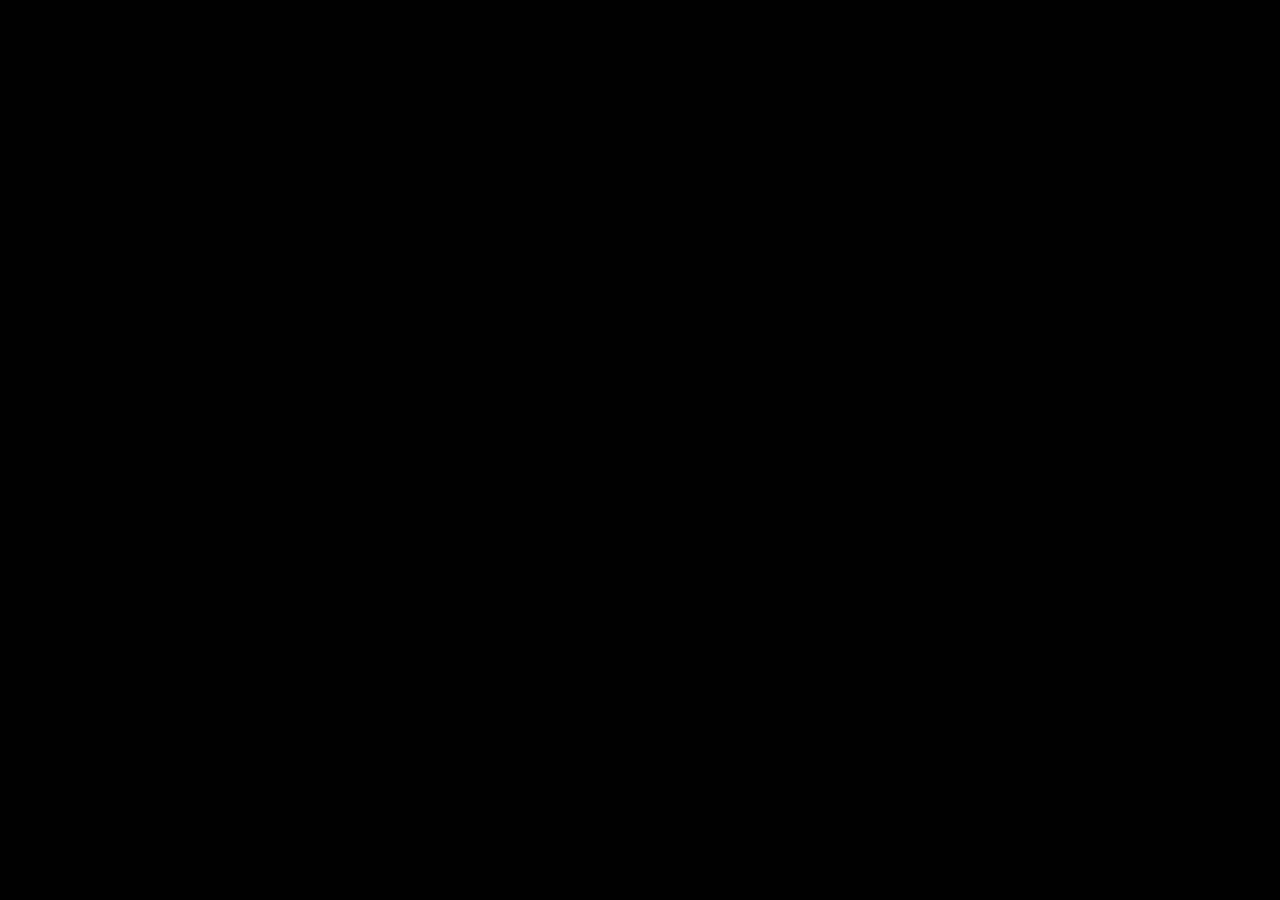
==== index.html @ c7718a0d "Refactor index.html by removing unused elements Removed title and brand elements, adjusted styles fo" ====
<!DOCTYPE html>
<html lang="en">
<head>
<meta charset="UTF-8">
<meta name="viewport" content="width=device-width, initial-scale=1.0, viewport-fit=cover">

<title></title>

<style>
* {
  box-sizing: border-box;
}

html,
body {
  margin: 0;
  padding: 0;
  width: 100%;
  height: 100%;
  overflow: hidden;
  background: #000;
}

body {
  width: 100vw;
  height: 100vh;
}

/* Background layer */
.video-background {
  position: fixed;
  inset: 0;
  width: 100%;
  height: 100%;
  object-fit: cover;
  object-position: center center;
  filter: blur(24px);
  transform: scale(1.08);
  opacity: 0.45;
}

/* Main video */
.video-main {
  position: fixed;
  inset: 0;
  width: 100%;
  height: 100%;
  object-fit: contain;
  object-position: center center;
}

/* Desktop and laptop */
@media (min-width: 1025px) {
  .video-main {
    object-fit: cover;
  }
}

/* Tablets */
@media (min-width: 601px) and (max-width: 1024px) {
  .video-main {
    object-fit: contain;
  }
}

/* Mobile */
@media (max-width: 600px) {
  .video-main {
    object-fit: contain;
  }

  .video-background {
    filter: blur(20px);
    transform: scale(1.06);
  }
}
</style>
</head>

<body>

<video
  class="video-background"
  autoplay
  muted
  loop
  playsinline
  preload="auto"
  aria-hidden="true"
>
  <source src="background.mp4" type="video/mp4">
</video>

<video
  class="video-main"
  autoplay
  muted
  loop
  playsinline
  preload="auto"
>
  <source src="background.mp4" type="video/mp4">
</video>

</body>
</html>
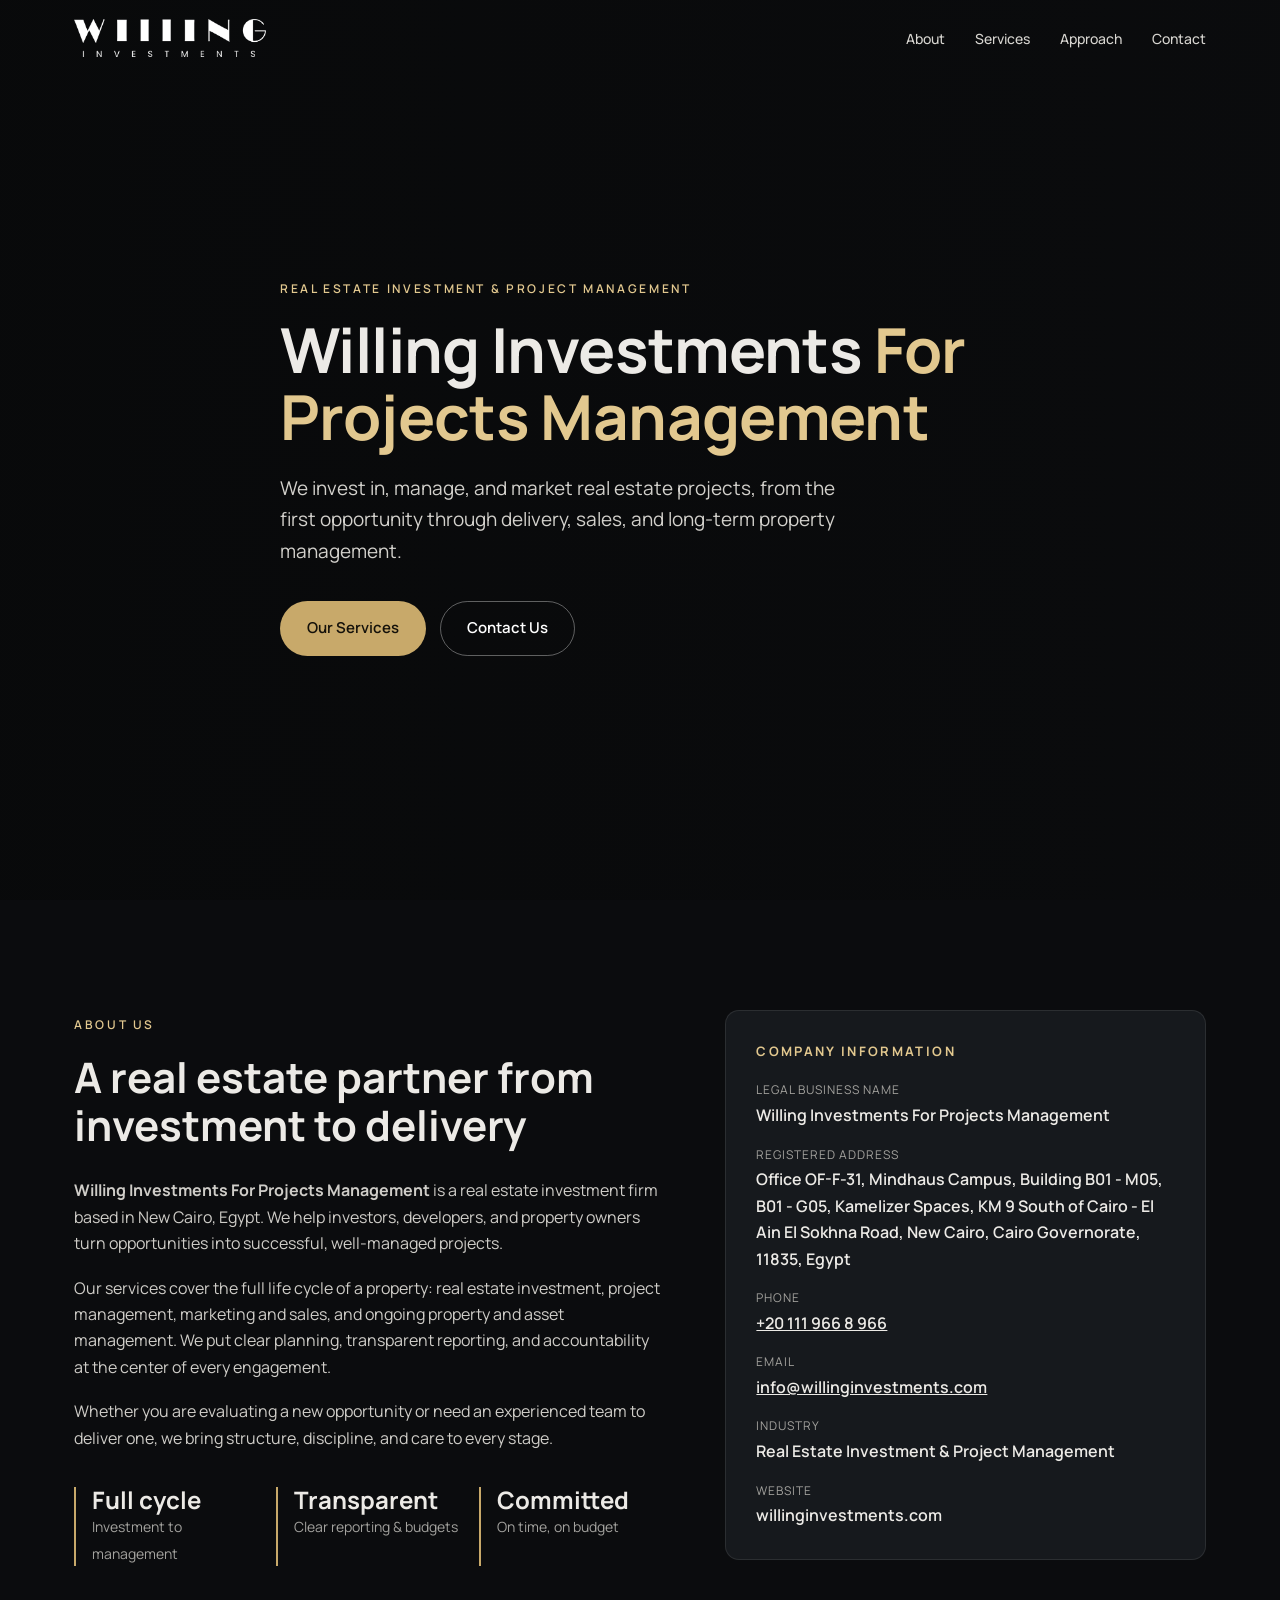
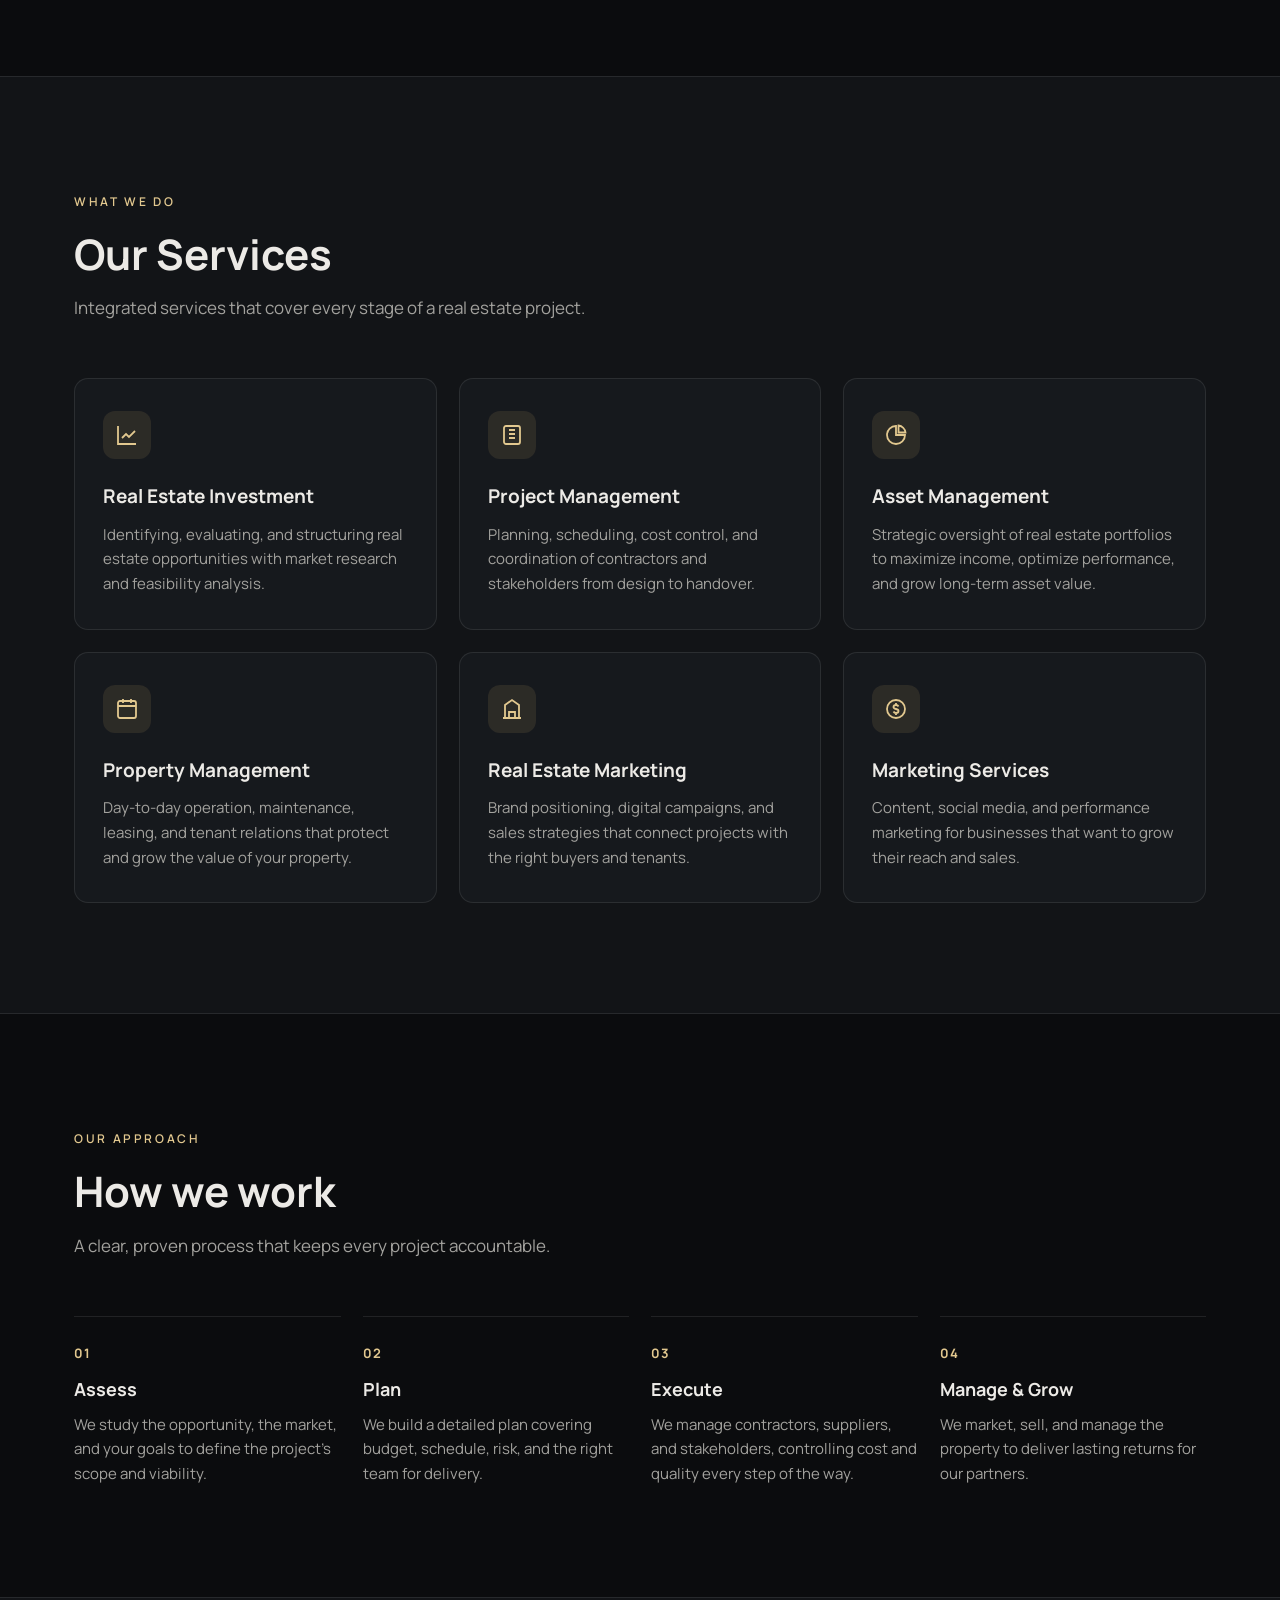
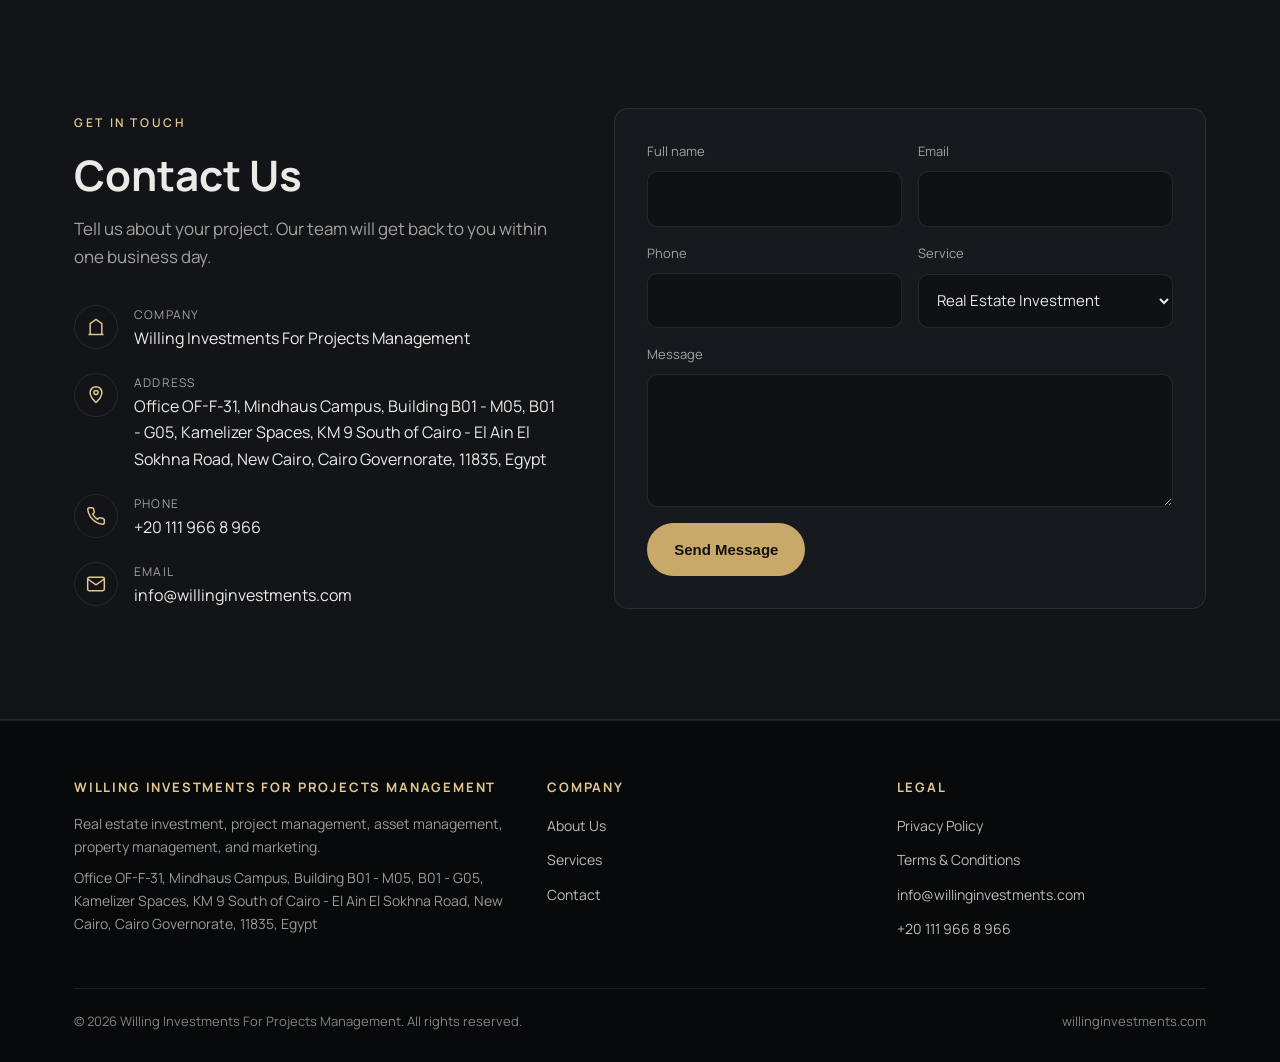
==== commit dd86ee76: "New website for Meta verification" ====
--- a/index.html
+++ b/index.html
@@ -3,104 +3,262 @@
 <head>
 <meta charset="UTF-8">
 <meta name="viewport" content="width=device-width, initial-scale=1.0, viewport-fit=cover">
-
-<title></title>
-
-<style>
-* {
-  box-sizing: border-box;
-}
-
-html,
-body {
-  margin: 0;
-  padding: 0;
-  width: 100%;
-  height: 100%;
-  overflow: hidden;
-  background: #000;
-}
-
-body {
-  width: 100vw;
-  height: 100vh;
-}
-
-/* Background layer */
-.video-background {
-  position: fixed;
-  inset: 0;
-  width: 100%;
-  height: 100%;
-  object-fit: cover;
-  object-position: center center;
-  filter: blur(24px);
-  transform: scale(1.08);
-  opacity: 0.45;
-}
-
-/* Main video */
-.video-main {
-  position: fixed;
-  inset: 0;
-  width: 100%;
-  height: 100%;
-  object-fit: contain;
-  object-position: center center;
-}
-
-/* Desktop and laptop */
-@media (min-width: 1025px) {
-  .video-main {
-    object-fit: cover;
+<title>Willing Investments For Projects Management | Real Estate Investment &amp; Project Management</title>
+<meta name="description" content="Willing Investments For Projects Management is a real estate investment firm in New Cairo, Egypt, offering project management, asset management, property management, and marketing services.">
+<meta name="theme-color" content="#0b0c0e">
+<link rel="icon" type="image/png" href="favicon.png">
+<link rel="apple-touch-icon" href="apple-touch-icon.png">
+<link rel="canonical" href="https://willinginvestments.com/">
+
+<meta property="og:type" content="website">
+<meta property="og:title" content="Willing Investments For Projects Management">
+<meta property="og:description" content="Real estate investment, project management, asset management, property management, and marketing services in New Cairo, Egypt.">
+<meta property="og:url" content="https://willinginvestments.com/">
+<meta property="og:site_name" content="Willing Investments For Projects Management">
+
+<link rel="preconnect" href="https://fonts.googleapis.com">
+<link rel="preconnect" href="https://fonts.gstatic.com" crossorigin>
+<link href="https://fonts.googleapis.com/css2?family=Manrope:wght@400;500;600;700&display=swap" rel="stylesheet">
+<link rel="stylesheet" href="style.css">
+
+<script type="application/ld+json">
+{
+  "@context": "https://schema.org",
+  "@type": "Organization",
+  "name": "Willing Investments For Projects Management",
+  "legalName": "Willing Investments For Projects Management",
+  "url": "https://willinginvestments.com/",
+  "email": "info@willinginvestments.com",
+  "telephone": "+201119668966",
+  "address": {
+    "@type": "PostalAddress",
+    "streetAddress": "Office OF-F-31, Mindhaus Campus, Building B01 - M05, B01 - G05, Kamelizer Spaces, KM 9 South of Cairo - El Ain El Sokhna Road",
+    "addressLocality": "New Cairo",
+    "addressRegion": "Cairo Governorate",
+    "postalCode": "11835",
+    "addressCountry": "EG"
   }
 }
-
-/* Tablets */
-@media (min-width: 601px) and (max-width: 1024px) {
-  .video-main {
-    object-fit: contain;
-  }
-}
-
-/* Mobile */
-@media (max-width: 600px) {
-  .video-main {
-    object-fit: contain;
-  }
-
-  .video-background {
-    filter: blur(20px);
-    transform: scale(1.06);
-  }
-}
-</style>
+</script>
 </head>
-
 <body>
 
-<video
-  class="video-background"
-  autoplay
-  muted
-  loop
-  playsinline
-  preload="auto"
-  aria-hidden="true"
->
-  <source src="background.mp4" type="video/mp4">
-</video>
-
-<video
-  class="video-main"
-  autoplay
-  muted
-  loop
-  playsinline
-  preload="auto"
->
-  <source src="background.mp4" type="video/mp4">
-</video>
-
+<header class="site-header" id="header">
+  <div class="container nav">
+    <a href="#home" class="brand" aria-label="Willing Investments For Projects Management">
+      <img src="logo.png" alt="Willing Investments For Projects Management logo" width="600" height="119">
+    </a>
+    <button class="nav-toggle" id="navToggle" aria-label="Open menu" aria-expanded="false">
+      <span></span><span></span><span></span>
+    </button>
+    <ul class="nav-links" id="navLinks">
+      <li><a href="#about">About</a></li>
+      <li><a href="#services">Services</a></li>
+      <li><a href="#process">Approach</a></li>
+      <li><a href="#contact">Contact</a></li>
+    </ul>
+  </div>
+</header>
+
+<main>
+  <!-- HERO -->
+  <section class="hero" id="home">
+    <video id="bg" autoplay muted loop playsinline webkit-playsinline preload="auto" aria-hidden="true">
+      <source src="background.mp4" type="video/mp4">
+    </video>
+    <div class="container">
+      <div class="hero-content">
+        <span class="eyebrow">Real Estate Investment &amp; Project Management</span>
+        <h1>Willing Investments <span>For Projects Management</span></h1>
+        <p>We invest in, manage, and market real estate projects, from the first opportunity through delivery, sales, and long-term property management.</p>
+        <div class="hero-actions">
+          <a href="#services" class="btn btn-primary">Our Services</a>
+          <a href="#contact" class="btn btn-ghost">Contact Us</a>
+        </div>
+      </div>
+    </div>
+  </section>
+
+  <!-- ABOUT -->
+  <section id="about">
+    <div class="container about-grid">
+      <div class="reveal">
+        <div class="section-head" style="margin-bottom:28px">
+          <span class="eyebrow">About Us</span>
+          <h2>A real estate partner from investment to delivery</h2>
+        </div>
+        <p><strong>Willing Investments For Projects Management</strong> is a real estate investment firm based in New Cairo, Egypt. We help investors, developers, and property owners turn opportunities into successful, well-managed projects.</p>
+        <p>Our services cover the full life cycle of a property: real estate investment, project management, marketing and sales, and ongoing property and asset management. We put clear planning, transparent reporting, and accountability at the center of every engagement.</p>
+        <p>Whether you are evaluating a new opportunity or need an experienced team to deliver one, we bring structure, discipline, and care to every stage.</p>
+        <div class="stats">
+          <div class="stat"><strong>Full cycle</strong><span>Investment to management</span></div>
+          <div class="stat"><strong>Transparent</strong><span>Clear reporting &amp; budgets</span></div>
+          <div class="stat"><strong>Committed</strong><span>On time, on budget</span></div>
+        </div>
+      </div>
+
+      <aside class="legal-card reveal" aria-label="Company information">
+        <h3>Company Information</h3>
+        <dl>
+          <div><dt>Legal Business Name</dt><dd>Willing Investments For Projects Management</dd></div>
+          <div><dt>Registered Address</dt><dd>Office OF-F-31, Mindhaus Campus, Building B01 - M05, B01 - G05, Kamelizer Spaces, KM 9 South of Cairo - El Ain El Sokhna Road, New Cairo, Cairo Governorate, 11835, Egypt</dd></div>
+          <div><dt>Phone</dt><dd><a href="tel:+201119668966">+20 111 966 8 966</a></dd></div>
+          <div><dt>Email</dt><dd><a href="mailto:info@willinginvestments.com">info@willinginvestments.com</a></dd></div>
+          <div><dt>Industry</dt><dd>Real Estate Investment &amp; Project Management</dd></div>
+          <div><dt>Website</dt><dd>willinginvestments.com</dd></div>
+        </dl>
+      </aside>
+    </div>
+  </section>
+
+  <!-- SERVICES -->
+  <section id="services" class="alt">
+    <div class="container">
+      <div class="section-head reveal">
+        <span class="eyebrow">What We Do</span>
+        <h2>Our Services</h2>
+        <p>Integrated services that cover every stage of a real estate project.</p>
+      </div>
+      <div class="services">
+        <article class="service reveal">
+          <div class="icon"><svg width="24" height="24" fill="none" stroke="currentColor" stroke-width="1.8" viewBox="0 0 24 24"><path d="M3 3v18h18"/><path d="m7 15 4-4 3 3 6-6"/></svg></div>
+          <h3>Real Estate Investment</h3>
+          <p>Identifying, evaluating, and structuring real estate opportunities with market research and feasibility analysis.</p>
+        </article>
+        <article class="service reveal">
+          <div class="icon"><svg width="24" height="24" fill="none" stroke="currentColor" stroke-width="1.8" viewBox="0 0 24 24"><path d="M9 11h6M9 15h6M9 7h6"/><rect x="4" y="3" width="16" height="18" rx="2"/></svg></div>
+          <h3>Project Management</h3>
+          <p>Planning, scheduling, cost control, and coordination of contractors and stakeholders from design to handover.</p>
+        </article>
+        <article class="service reveal">
+          <div class="icon"><svg width="24" height="24" fill="none" stroke="currentColor" stroke-width="1.8" viewBox="0 0 24 24"><path d="M21 12a9 9 0 1 1-9-9v9h9Z"/><path d="M14.5 2.5a8 8 0 0 1 7 7h-7v-7Z"/></svg></div>
+          <h3>Asset Management</h3>
+          <p>Strategic oversight of real estate portfolios to maximize income, optimize performance, and grow long-term asset value.</p>
+        </article>
+        <article class="service reveal">
+          <div class="icon"><svg width="24" height="24" fill="none" stroke="currentColor" stroke-width="1.8" viewBox="0 0 24 24"><rect x="3" y="4" width="18" height="17" rx="2"/><path d="M3 9h18M8 2v4M16 2v4"/></svg></div>
+          <h3>Property Management</h3>
+          <p>Day-to-day operation, maintenance, leasing, and tenant relations that protect and grow the value of your property.</p>
+        </article>
+        <article class="service reveal">
+          <div class="icon"><svg width="24" height="24" fill="none" stroke="currentColor" stroke-width="1.8" viewBox="0 0 24 24"><path d="M3 21h18M5 21V8l7-5 7 5v13"/><path d="M9 21v-6h6v6"/></svg></div>
+          <h3>Real Estate Marketing</h3>
+          <p>Brand positioning, digital campaigns, and sales strategies that connect projects with the right buyers and tenants.</p>
+        </article>
+        <article class="service reveal">
+          <div class="icon"><svg width="24" height="24" fill="none" stroke="currentColor" stroke-width="1.8" viewBox="0 0 24 24"><circle cx="12" cy="12" r="9"/><path d="M14.5 9.5c-.5-1-1.5-1.5-2.5-1.5-1.5 0-2.5.8-2.5 2s1 1.7 2.5 2 2.5.8 2.5 2-1 2-2.5 2c-1 0-2-.5-2.5-1.5M12 6v2M12 16v2"/></svg></div>
+          <h3>Marketing Services</h3>
+          <p>Content, social media, and performance marketing for businesses that want to grow their reach and sales.</p>
+        </article>
+      </div>
+    </div>
+  </section>
+
+  <!-- PROCESS -->
+  <section id="process">
+    <div class="container">
+      <div class="section-head reveal">
+        <span class="eyebrow">Our Approach</span>
+        <h2>How we work</h2>
+        <p>A clear, proven process that keeps every project accountable.</p>
+      </div>
+      <div class="process">
+        <div class="step reveal"><h3>Assess</h3><p>We study the opportunity, the market, and your goals to define the project's scope and viability.</p></div>
+        <div class="step reveal"><h3>Plan</h3><p>We build a detailed plan covering budget, schedule, risk, and the right team for delivery.</p></div>
+        <div class="step reveal"><h3>Execute</h3><p>We manage contractors, suppliers, and stakeholders, controlling cost and quality every step of the way.</p></div>
+        <div class="step reveal"><h3>Manage &amp; Grow</h3><p>We market, sell, and manage the property to deliver lasting returns for our partners.</p></div>
+      </div>
+    </div>
+  </section>
+
+  <!-- CONTACT -->
+  <section id="contact" class="alt">
+    <div class="container contact-grid">
+      <div class="reveal">
+        <div class="section-head" style="margin-bottom:34px">
+          <span class="eyebrow">Get In Touch</span>
+          <h2>Contact Us</h2>
+          <p>Tell us about your project. Our team will get back to you within one business day.</p>
+        </div>
+        <ul class="contact-list">
+          <li>
+            <span class="icon"><svg width="20" height="20" fill="none" stroke="currentColor" stroke-width="1.8" viewBox="0 0 24 24"><path d="M3 21h18M5 21V8l7-5 7 5v13"/></svg></span>
+            <div><small>Company</small>Willing Investments For Projects Management</div>
+          </li>
+          <li>
+            <span class="icon"><svg width="20" height="20" fill="none" stroke="currentColor" stroke-width="1.8" viewBox="0 0 24 24"><path d="M12 21s-7-6.2-7-12a7 7 0 0 1 14 0c0 5.8-7 12-7 12Z"/><circle cx="12" cy="9" r="2.5"/></svg></span>
+            <div><small>Address</small>Office OF-F-31, Mindhaus Campus, Building B01 - M05, B01 - G05, Kamelizer Spaces, KM 9 South of Cairo - El Ain El Sokhna Road, New Cairo, Cairo Governorate, 11835, Egypt</div>
+          </li>
+          <li>
+            <span class="icon"><svg width="20" height="20" fill="none" stroke="currentColor" stroke-width="1.8" viewBox="0 0 24 24"><path d="M22 16.9v3a2 2 0 0 1-2.2 2 19.8 19.8 0 0 1-8.6-3.1 19.5 19.5 0 0 1-6-6A19.8 19.8 0 0 1 2.1 4.2 2 2 0 0 1 4.1 2h3a2 2 0 0 1 2 1.7c.1 1 .4 1.9.7 2.8a2 2 0 0 1-.5 2.1L8 9.9a16 16 0 0 0 6 6l1.3-1.3a2 2 0 0 1 2.1-.4c.9.3 1.8.6 2.8.7a2 2 0 0 1 1.7 2Z"/></svg></span>
+            <div><small>Phone</small><a href="tel:+201119668966">+20 111 966 8 966</a></div>
+          </li>
+          <li>
+            <span class="icon"><svg width="20" height="20" fill="none" stroke="currentColor" stroke-width="1.8" viewBox="0 0 24 24"><rect x="2" y="4" width="20" height="16" rx="2"/><path d="m22 6-10 7L2 6"/></svg></span>
+            <div><small>Email</small><a href="mailto:info@willinginvestments.com">info@willinginvestments.com</a></div>
+          </li>
+        </ul>
+      </div>
+
+      <form class="reveal" id="contactForm">
+        <div class="row">
+          <label>Full name<input name="name" required autocomplete="name"></label>
+          <label>Email<input name="email" type="email" required autocomplete="email"></label>
+        </div>
+        <div class="row">
+          <label>Phone<input name="phone" type="tel" autocomplete="tel"></label>
+          <label>Service
+            <select name="service">
+              <option>Real Estate Investment</option>
+              <option>Project Management</option>
+              <option>Asset Management</option>
+              <option>Property Management</option>
+              <option>Real Estate Marketing</option>
+              <option>Marketing Services</option>
+              <option>Other</option>
+            </select>
+          </label>
+        </div>
+        <label>Message<textarea name="message" required></textarea></label>
+        <button class="btn btn-primary" type="submit" style="justify-self:start">Send Message</button>
+      </form>
+    </div>
+  </section>
+</main>
+
+<footer>
+  <div class="container">
+    <div class="footer-grid">
+      <div>
+        <h4>Willing Investments For Projects Management</h4>
+        <p>Real estate investment, project management, asset management, property management, and marketing.</p>
+        <p>Office OF-F-31, Mindhaus Campus, Building B01 - M05, B01 - G05, Kamelizer Spaces, KM 9 South of Cairo - El Ain El Sokhna Road, New Cairo, Cairo Governorate, 11835, Egypt</p>
+      </div>
+      <div>
+        <h4>Company</h4>
+        <ul>
+          <li><a href="index.html#about">About Us</a></li>
+          <li><a href="index.html#services">Services</a></li>
+          <li><a href="index.html#contact">Contact</a></li>
+        </ul>
+      </div>
+      <div>
+        <h4>Legal</h4>
+        <ul>
+          <li><a href="privacy-policy.html">Privacy Policy</a></li>
+          <li><a href="terms.html">Terms &amp; Conditions</a></li>
+          <li><a href="mailto:info@willinginvestments.com">info@willinginvestments.com</a></li>
+          <li><a href="tel:+201119668966">+20 111 966 8 966</a></li>
+        </ul>
+      </div>
+    </div>
+    <div class="copyright">
+      <span>© <span class="year">2026</span> Willing Investments For Projects Management. All rights reserved.</span>
+      <span>willinginvestments.com</span>
+    </div>
+  </div>
+</footer>
+
+<script src="main.js"></script>
 </body>
 </html>
--- a/style.css
+++ b/style.css
@@ -0,0 +1,201 @@
+:root{
+  --bg:#0b0c0e;
+  --bg-2:#121417;
+  --card:#16191d;
+  --line:rgba(255,255,255,.09);
+  --text:#eceae6;
+  --muted:#a3a29e;
+  --accent:#c8a96a;
+  --accent-2:#e2c88f;
+  --radius:14px;
+  --max:1180px;
+}
+*{box-sizing:border-box}
+html{scroll-behavior:smooth}
+body{
+  margin:0;background:var(--bg);color:var(--text);
+  font-family:"Manrope",system-ui,-apple-system,"Segoe UI",Roboto,sans-serif;
+  font-size:16px;line-height:1.65;-webkit-font-smoothing:antialiased;
+}
+img{max-width:100%;display:block}
+a{color:inherit}
+.container{max-width:var(--max);margin:0 auto;padding:0 24px}
+
+/* Header */
+.site-header{
+  position:fixed;inset:0 0 auto 0;z-index:50;
+  transition:background .3s,border-color .3s;
+  border-bottom:1px solid transparent;
+}
+.site-header.scrolled{background:rgba(11,12,14,.86);backdrop-filter:blur(12px);border-color:var(--line)}
+.nav{display:flex;align-items:center;justify-content:space-between;height:76px}
+.brand{display:flex;align-items:center;gap:12px;text-decoration:none}
+.brand img{height:44px;width:auto}
+.brand-text{font-weight:700;letter-spacing:.04em;font-size:15px;line-height:1.2}
+.brand-text small{display:block;font-weight:500;color:var(--muted);letter-spacing:.08em;font-size:11px;text-transform:uppercase}
+.nav-links{display:flex;gap:30px;list-style:none;margin:0;padding:0}
+.nav-links a{text-decoration:none;font-size:14px;font-weight:500;color:#d7d5d0;transition:color .2s}
+.nav-links a:hover{color:var(--accent-2)}
+.nav-toggle{display:none;background:none;border:0;color:var(--text);cursor:pointer;padding:8px}
+.nav-toggle span{display:block;width:24px;height:2px;background:currentColor;margin:5px 0;transition:.3s}
+
+/* Buttons */
+.btn{
+  display:inline-flex;align-items:center;gap:10px;
+  padding:14px 26px;border-radius:999px;font-weight:600;font-size:15px;
+  text-decoration:none;border:1px solid transparent;transition:.25s;cursor:pointer;
+}
+.btn-primary{background:var(--accent);color:#14110a}
+.btn-primary:hover{background:var(--accent-2)}
+.btn-ghost{border-color:rgba(255,255,255,.35);color:#fff}
+.btn-ghost:hover{border-color:#fff;background:rgba(255,255,255,.06)}
+
+/* Hero */
+.hero{position:relative;min-height:100vh;min-height:100dvh;display:flex;align-items:center;overflow:hidden}
+.hero video{position:absolute;inset:0;width:100%;height:100%;object-fit:cover;object-position:center}
+.hero::after{
+  content:"";position:absolute;inset:0;
+  background:linear-gradient(90deg,rgba(8,9,10,.88) 0%,rgba(8,9,10,.62) 45%,rgba(8,9,10,.25) 100%),
+             linear-gradient(0deg,rgba(11,12,14,1) 0%,rgba(11,12,14,0) 30%);
+}
+.hero-content{position:relative;z-index:2;padding-top:90px;padding-bottom:60px;max-width:720px}
+.eyebrow{
+  display:inline-block;font-size:12px;letter-spacing:.22em;text-transform:uppercase;
+  color:var(--accent-2);font-weight:600;margin-bottom:18px;
+}
+.hero h1{font-size:clamp(34px,5.4vw,62px);line-height:1.08;margin:0 0 22px;font-weight:700;letter-spacing:-.01em}
+.hero h1 span{color:var(--accent-2)}
+.hero p{font-size:clamp(16px,1.6vw,19px);color:#d3d1cc;max-width:580px;margin:0 0 34px}
+.hero-actions{display:flex;flex-wrap:wrap;gap:14px}
+
+/* Sections */
+section{padding:110px 0}
+.section-head{max-width:680px;margin-bottom:56px}
+.section-head h2{font-size:clamp(28px,3.4vw,42px);line-height:1.15;margin:0 0 16px;font-weight:700}
+.section-head p{color:var(--muted);margin:0;font-size:17px}
+.alt{background:var(--bg-2);border-top:1px solid var(--line);border-bottom:1px solid var(--line)}
+
+/* About */
+.about-grid{display:grid;grid-template-columns:1.1fr .9fr;gap:64px;align-items:start}
+.about-grid p{color:#cfcdc8;margin:0 0 18px}
+.legal-card{
+  background:var(--card);border:1px solid var(--line);border-radius:var(--radius);padding:30px;
+}
+.legal-card h3{margin:0 0 18px;font-size:13px;letter-spacing:.18em;text-transform:uppercase;color:var(--accent-2)}
+.legal-card dl{margin:0;display:grid;gap:16px}
+.legal-card dt{font-size:12px;color:var(--muted);text-transform:uppercase;letter-spacing:.08em}
+.legal-card dd{margin:2px 0 0;font-weight:600}
+.stats{display:grid;grid-template-columns:repeat(3,1fr);gap:20px;margin-top:36px}
+.stat{border-left:2px solid var(--accent);padding-left:16px}
+.stat strong{display:block;font-size:24px;line-height:1.1}
+.stat span{color:var(--muted);font-size:14px}
+
+/* Services */
+.services{display:grid;grid-template-columns:repeat(3,1fr);gap:22px}
+.service{
+  background:var(--card);border:1px solid var(--line);border-radius:var(--radius);
+  padding:32px 28px;transition:transform .3s,border-color .3s;
+}
+.service:hover{transform:translateY(-4px);border-color:rgba(200,169,106,.45)}
+.service .icon{
+  width:48px;height:48px;border-radius:12px;display:grid;place-items:center;
+  background:rgba(200,169,106,.12);color:var(--accent-2);margin-bottom:22px;
+}
+.service h3{margin:0 0 10px;font-size:19px}
+.service p{margin:0;color:var(--muted);font-size:15px}
+
+/* Process */
+.process{display:grid;grid-template-columns:repeat(4,1fr);gap:22px;counter-reset:step}
+.step{padding-top:22px;border-top:1px solid var(--line);position:relative}
+.step::before{
+  counter-increment:step;content:"0" counter(step);
+  font-size:13px;font-weight:700;color:var(--accent-2);letter-spacing:.1em;
+}
+.step h3{margin:10px 0 8px;font-size:18px}
+.step p{margin:0;color:var(--muted);font-size:15px}
+
+/* Contact */
+.contact-grid{display:grid;grid-template-columns:.9fr 1.1fr;gap:56px}
+.contact-list{list-style:none;padding:0;margin:0;display:grid;gap:22px}
+.contact-list li{display:flex;gap:16px;align-items:flex-start}
+.contact-list .icon{
+  flex:none;width:44px;height:44px;border-radius:50%;display:grid;place-items:center;
+  border:1px solid var(--line);color:var(--accent-2);
+}
+.contact-list small{display:block;color:var(--muted);font-size:12px;text-transform:uppercase;letter-spacing:.1em}
+.contact-list a{text-decoration:none}
+.contact-list a:hover{color:var(--accent-2)}
+form{background:var(--card);border:1px solid var(--line);border-radius:var(--radius);padding:32px;display:grid;gap:16px}
+.row{display:grid;grid-template-columns:1fr 1fr;gap:16px}
+label{font-size:13px;color:var(--muted);display:grid;gap:6px}
+input,textarea,select{
+  width:100%;background:#0f1114;border:1px solid var(--line);border-radius:10px;
+  padding:13px 14px;color:var(--text);font:inherit;font-size:15px;
+}
+input:focus,textarea:focus,select:focus{outline:none;border-color:var(--accent)}
+textarea{min-height:130px;resize:vertical}
+
+/* Footer */
+footer{border-top:1px solid var(--line);padding:56px 0 30px;background:#08090a}
+.footer-grid{display:grid;grid-template-columns:1.4fr 1fr 1fr;gap:40px}
+footer h4{margin:0 0 14px;font-size:13px;letter-spacing:.14em;text-transform:uppercase;color:var(--accent-2)}
+footer ul{list-style:none;margin:0;padding:0;display:grid;gap:8px}
+footer a{text-decoration:none;color:#bdbbb6;font-size:14px}
+footer a:hover{color:#fff}
+footer p{color:#9b9995;font-size:14px;margin:0 0 8px}
+.copyright{
+  margin-top:44px;padding-top:22px;border-top:1px solid var(--line);
+  display:flex;justify-content:space-between;flex-wrap:wrap;gap:10px;color:#85837f;font-size:13px;
+}
+
+/* Legal pages */
+.page-hero{padding:150px 0 50px;border-bottom:1px solid var(--line);background:var(--bg-2)}
+.page-hero h1{margin:0 0 8px;font-size:clamp(30px,4vw,46px)}
+.page-hero p{margin:0;color:var(--muted)}
+.legal{padding:60px 0 100px}
+.legal .container{max-width:860px}
+.legal h2{font-size:22px;margin:40px 0 12px}
+.legal p,.legal li{color:#cfcdc8}
+.legal ul{padding-left:22px}
+
+/* Reveal */
+.reveal{opacity:0;transform:translateY(24px);transition:opacity .8s ease,transform .8s ease}
+.reveal.in{opacity:1;transform:none}
+
+/* Responsive */
+@media (max-width:960px){
+  .about-grid,.contact-grid{grid-template-columns:1fr;gap:40px}
+  .services{grid-template-columns:1fr 1fr}
+  .process{grid-template-columns:1fr 1fr}
+  .footer-grid{grid-template-columns:1fr 1fr}
+}
+@media (max-width:760px){
+  .container{padding:0 16px}
+  section{padding:80px 0}
+  .nav-toggle{display:block}
+  .nav-links{
+    position:fixed;top:76px;left:0;right:0;flex-direction:column;gap:0;
+    background:rgba(11,12,14,.97);border-bottom:1px solid var(--line);
+    max-height:0;overflow:hidden;transition:max-height .35s;
+  }
+  .nav-links.open{max-height:360px}
+  .nav-links a{display:block;padding:16px;border-top:1px solid var(--line)}
+  .brand-text{font-size:13px}
+  .hero::after{background:linear-gradient(0deg,rgba(11,12,14,1) 0%,rgba(8,9,10,.6) 50%,rgba(8,9,10,.45) 100%)}
+  .services,.process,.row,.footer-grid,.stats{grid-template-columns:1fr}
+  form{padding:22px}
+}
+@media (prefers-reduced-motion:reduce){
+  .reveal{opacity:1;transform:none;transition:none}
+  html{scroll-behavior:auto}
+}
+
+/* Logo */
+.brand img{height:38px;width:auto}
+@media (max-width:760px){.brand img{height:30px}}
+
+/* Services: 5 cards, center the last row */
+.services{display:flex;flex-wrap:wrap;justify-content:center}
+.services .service{flex:0 1 calc((100% - 44px)/3)}
+@media (max-width:960px){.services .service{flex-basis:calc((100% - 22px)/2)}}
+@media (max-width:760px){.services .service{flex-basis:100%}}
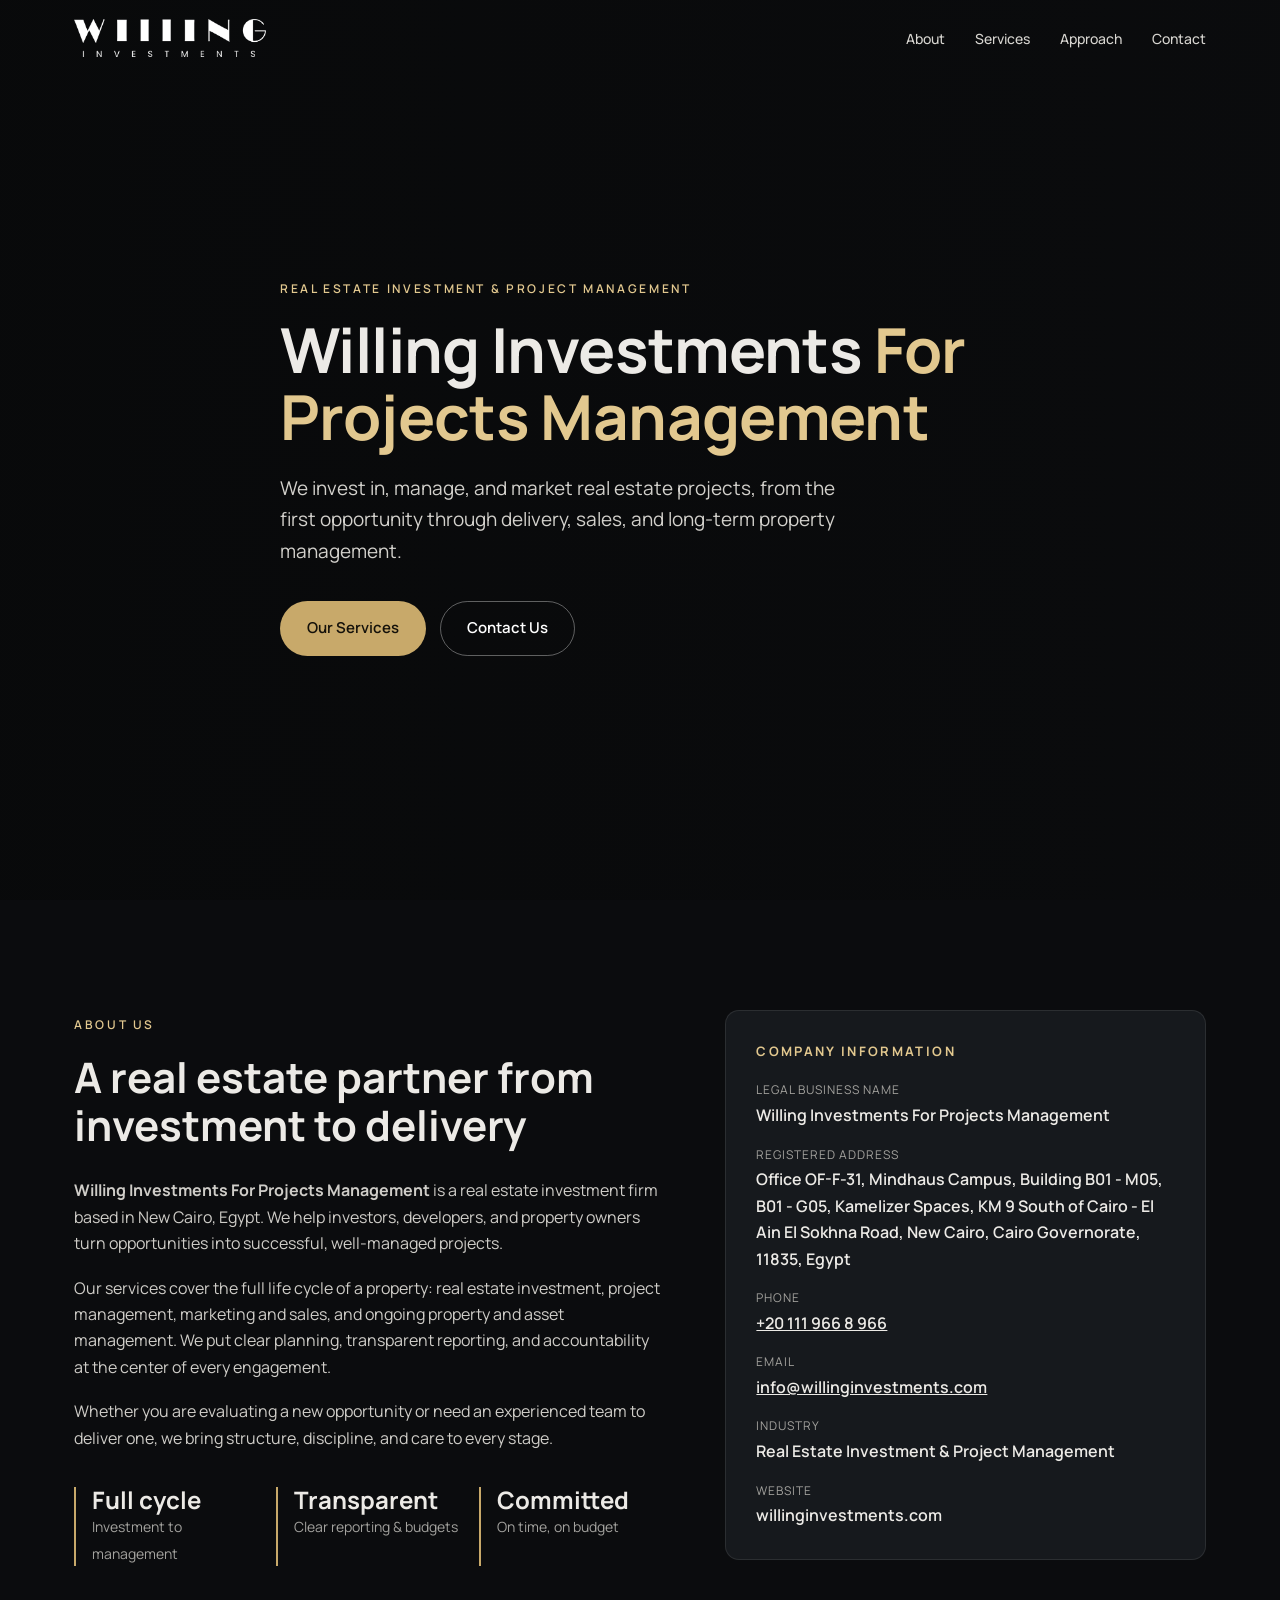
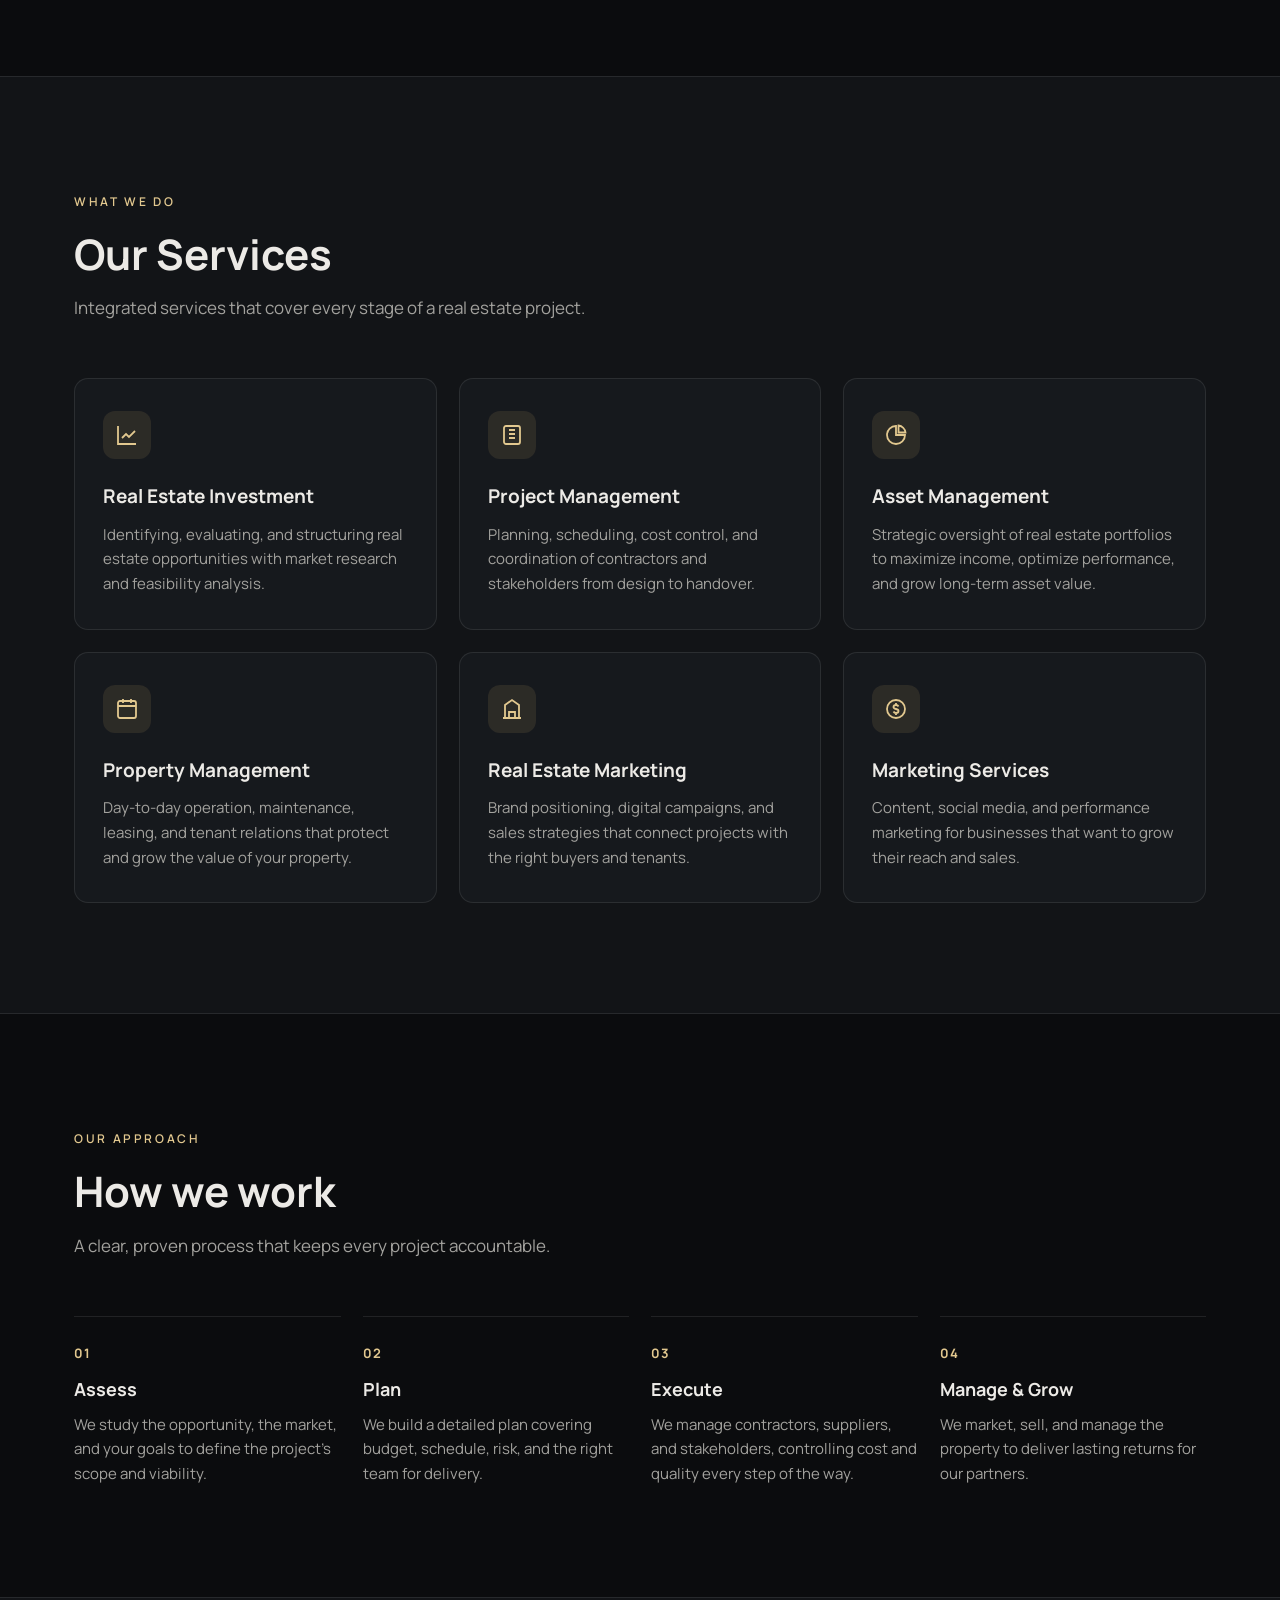
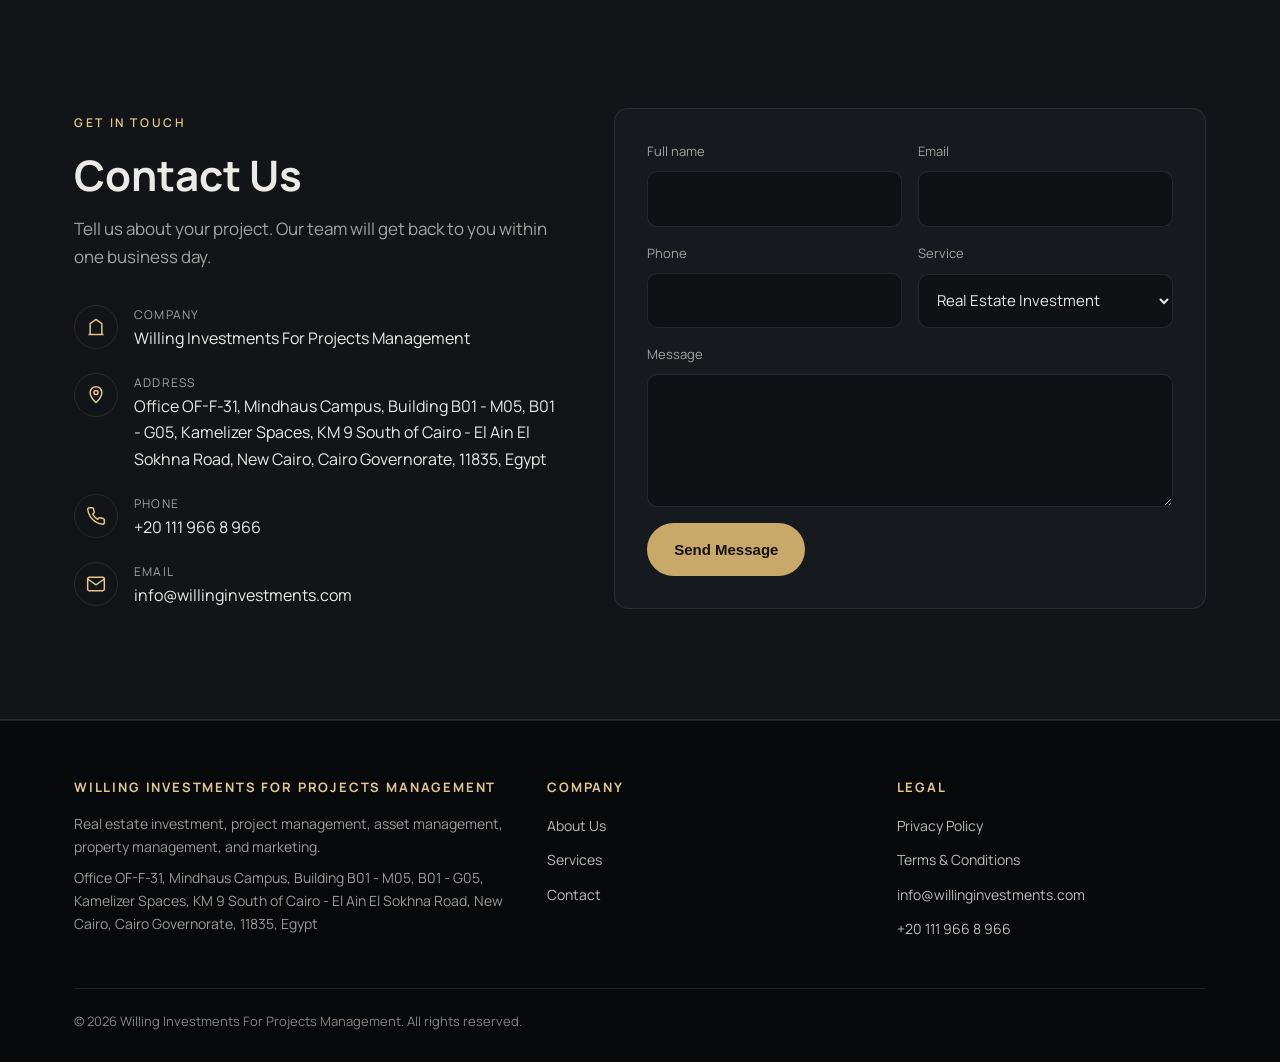
==== commit 34322ff1: "Remove website link from footer" ====
--- a/index.html
+++ b/index.html
@@ -254,7 +254,7 @@
     </div>
     <div class="copyright">
       <span>© <span class="year">2026</span> Willing Investments For Projects Management. All rights reserved.</span>
-      <span>willinginvestments.com</span>
+
     </div>
   </div>
 </footer>
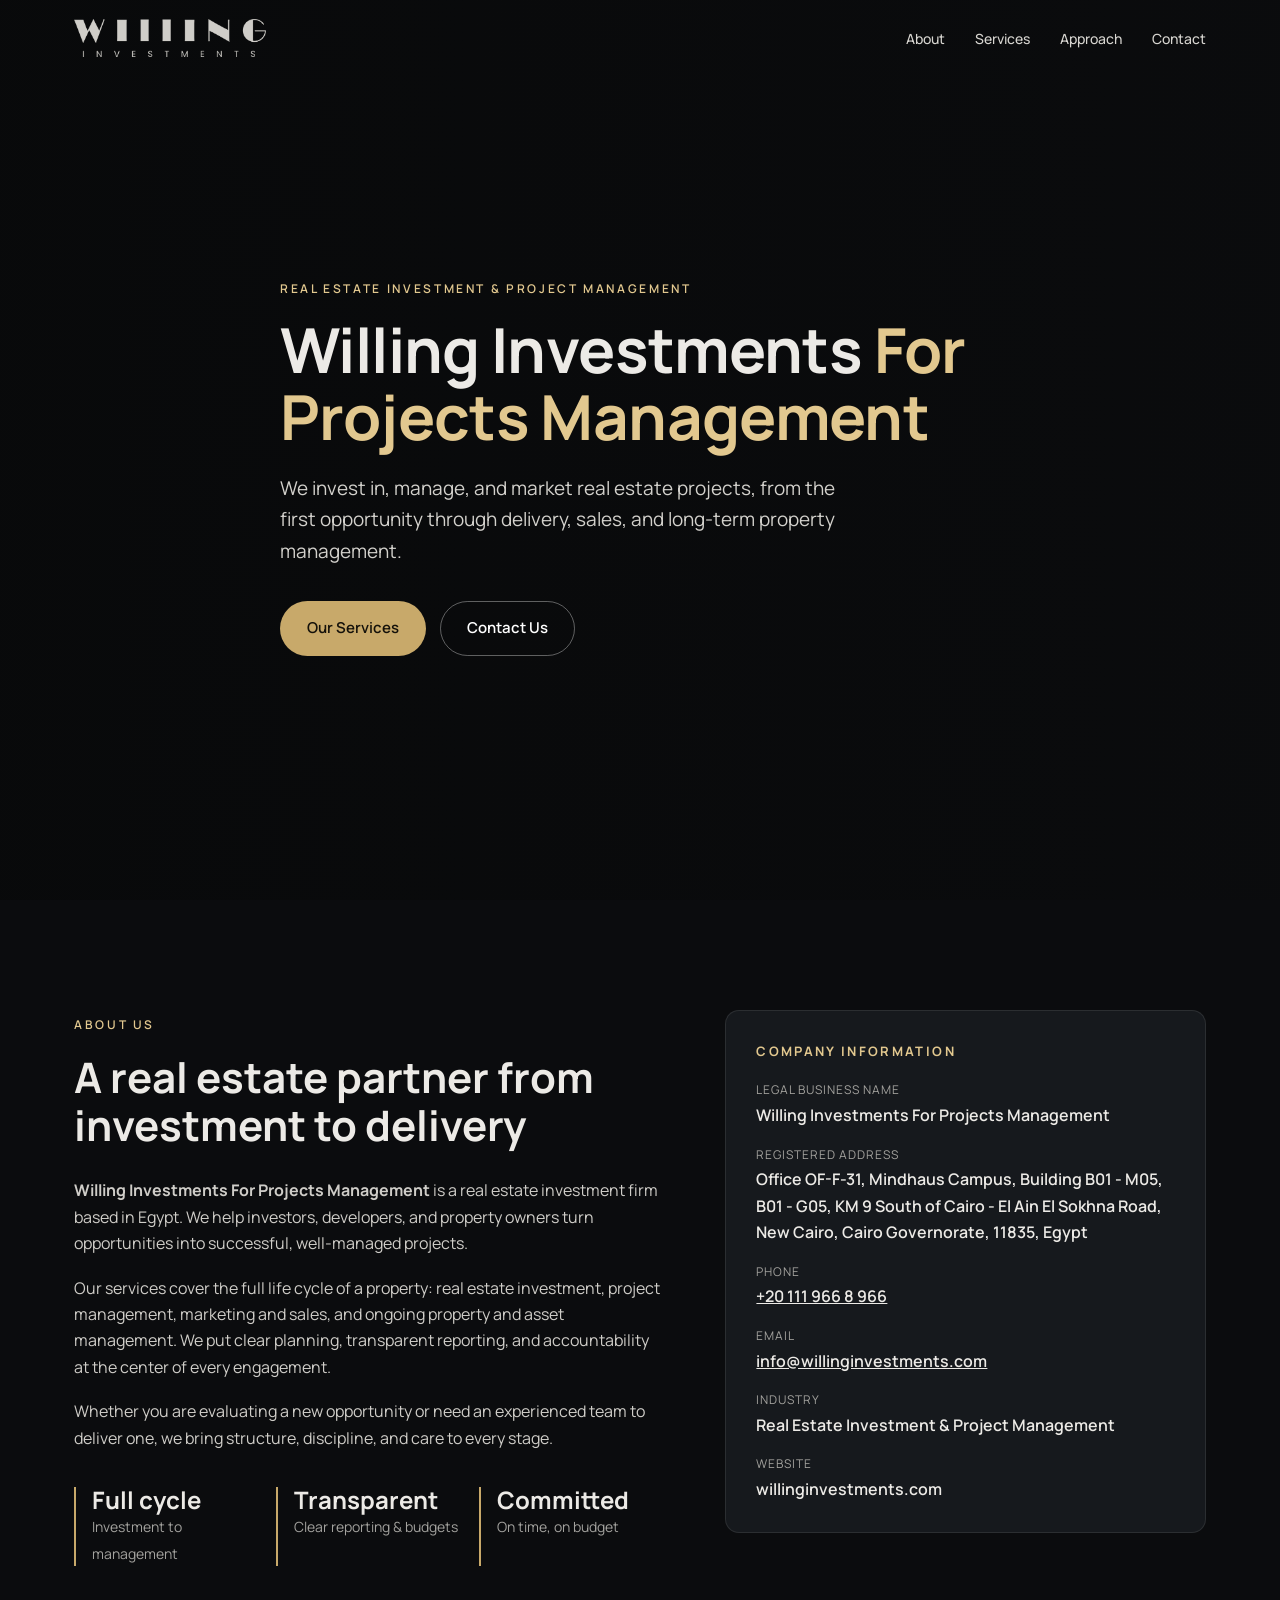
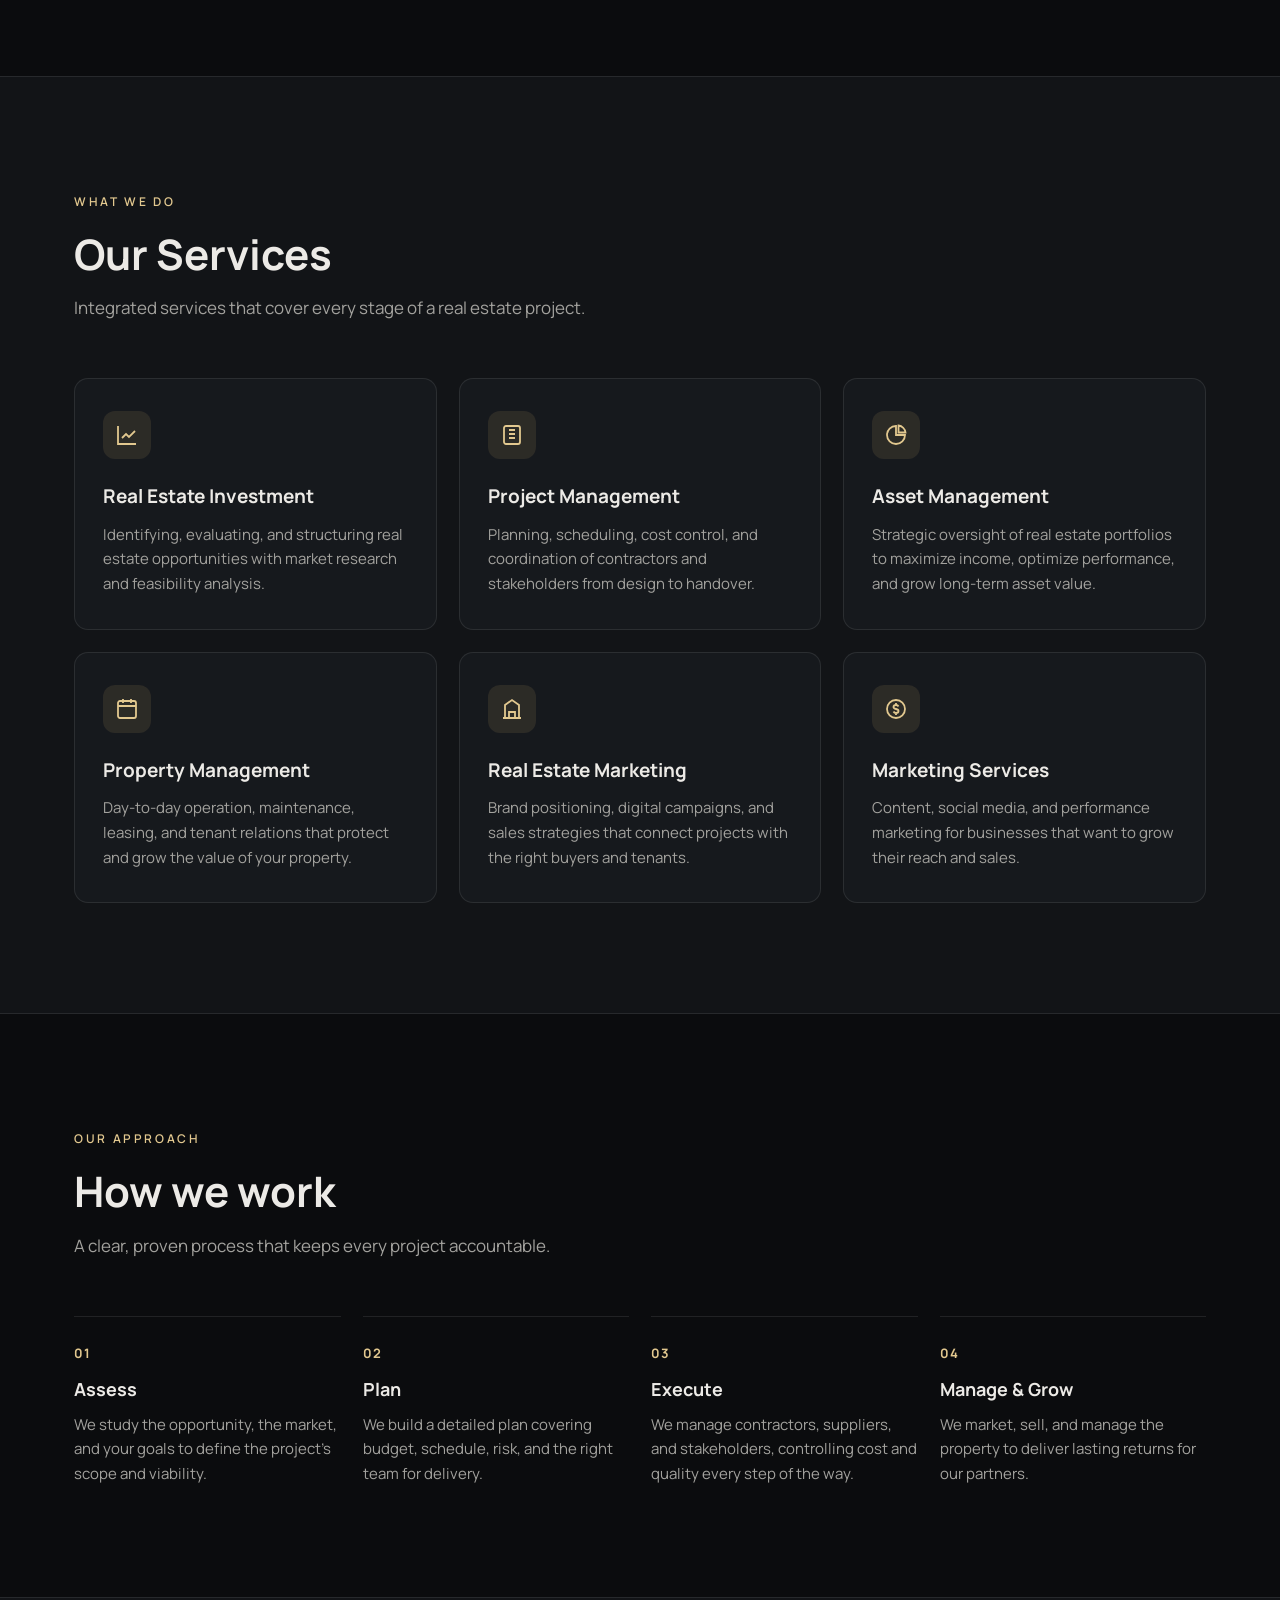
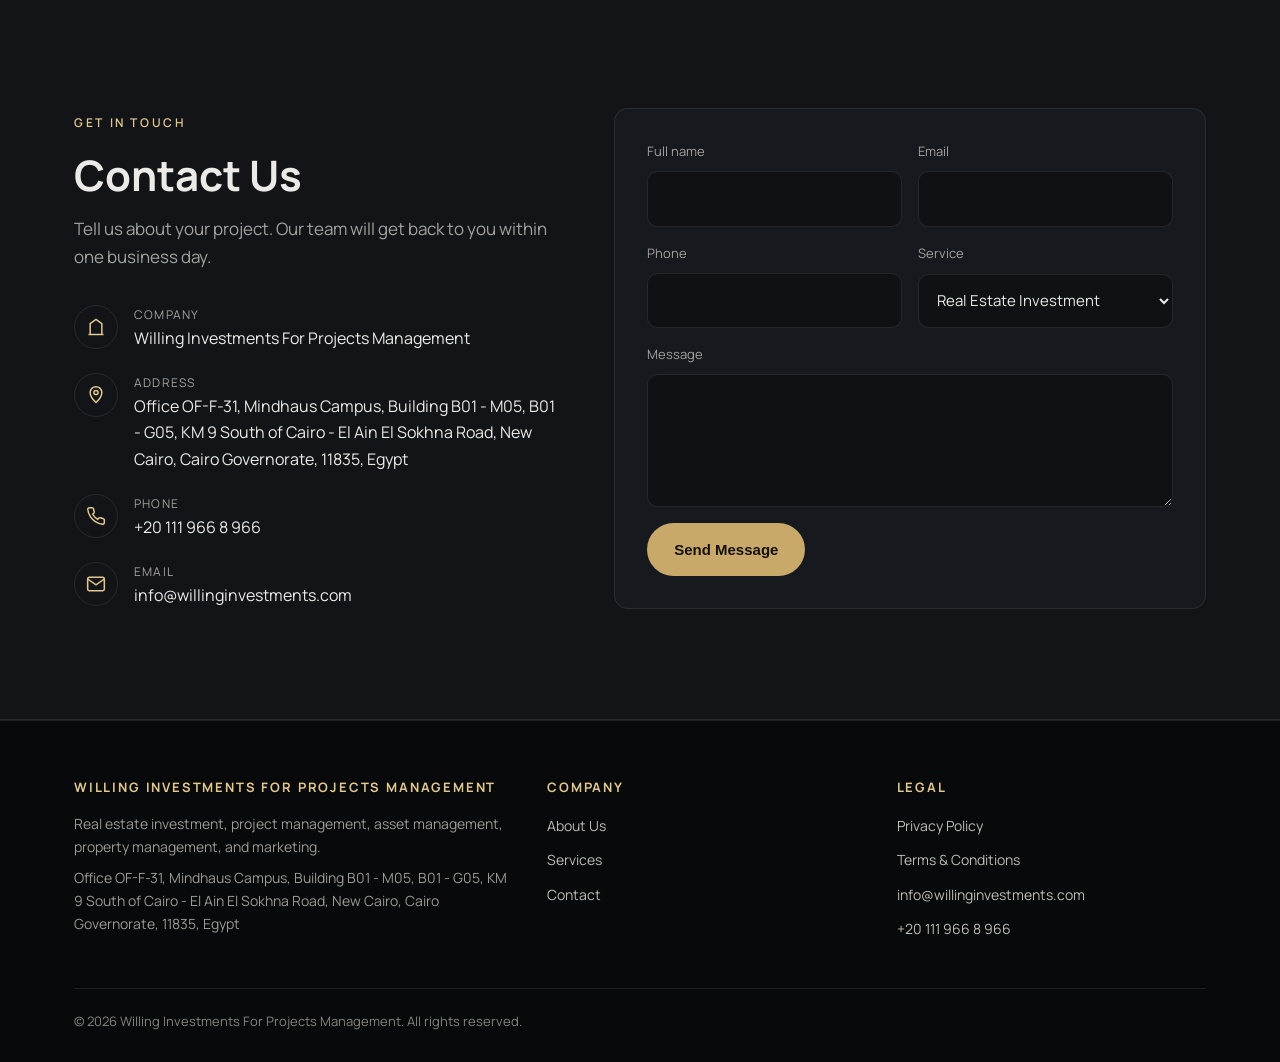
==== commit 4f459e06: "Add files via upload" ====
--- a/index.html
+++ b/index.html
@@ -3,18 +3,31 @@
 <head>
 <meta charset="UTF-8">
 <meta name="viewport" content="width=device-width, initial-scale=1.0, viewport-fit=cover">
-<title>Willing Investments For Projects Management | Real Estate Investment &amp; Project Management</title>
-<meta name="description" content="Willing Investments For Projects Management is a real estate investment firm in New Cairo, Egypt, offering project management, asset management, property management, and marketing services.">
+<title>Willing Investments For Projects Management | Real Estate Investment</title>
+<meta name="description" content="Willing Investments For Projects Management is a real estate investment firm in Egypt, offering project management, asset management, property management, and marketing services.">
+<meta name="keywords" content="Willing Investments, Willing Investments For Projects Management, real estate investment Egypt, project management Egypt, asset management Egypt, property management Egypt, real estate marketing Egypt">
+<meta name="robots" content="index, follow, max-image-preview:large">
+<meta name="author" content="Willing Investments For Projects Management">
 <meta name="theme-color" content="#0b0c0e">
 <link rel="icon" type="image/png" href="favicon.png">
 <link rel="apple-touch-icon" href="apple-touch-icon.png">
 <link rel="canonical" href="https://willinginvestments.com/">
 
 <meta property="og:type" content="website">
-<meta property="og:title" content="Willing Investments For Projects Management">
-<meta property="og:description" content="Real estate investment, project management, asset management, property management, and marketing services in New Cairo, Egypt.">
+<meta property="og:locale" content="en_US">
+<meta property="og:title" content="Willing Investments For Projects Management | Real Estate Investment">
+<meta property="og:description" content="Real estate investment, project management, asset management, property management, and marketing services in Egypt.">
 <meta property="og:url" content="https://willinginvestments.com/">
 <meta property="og:site_name" content="Willing Investments For Projects Management">
+<meta property="og:image" content="https://willinginvestments.com/og-image.jpg">
+<meta property="og:image:width" content="1200">
+<meta property="og:image:height" content="630">
+<meta property="og:image:alt" content="Willing Investments For Projects Management logo">
+
+<meta name="twitter:card" content="summary_large_image">
+<meta name="twitter:title" content="Willing Investments For Projects Management">
+<meta name="twitter:description" content="Real estate investment, project management, asset management, property management, and marketing services in Egypt.">
+<meta name="twitter:image" content="https://willinginvestments.com/og-image.jpg">
 
 <link rel="preconnect" href="https://fonts.googleapis.com">
 <link rel="preconnect" href="https://fonts.gstatic.com" crossorigin>
@@ -24,20 +37,47 @@
 <script type="application/ld+json">
 {
   "@context": "https://schema.org",
-  "@type": "Organization",
-  "name": "Willing Investments For Projects Management",
-  "legalName": "Willing Investments For Projects Management",
-  "url": "https://willinginvestments.com/",
-  "email": "info@willinginvestments.com",
-  "telephone": "+201119668966",
-  "address": {
-    "@type": "PostalAddress",
-    "streetAddress": "Office OF-F-31, Mindhaus Campus, Building B01 - M05, B01 - G05, Kamelizer Spaces, KM 9 South of Cairo - El Ain El Sokhna Road",
-    "addressLocality": "New Cairo",
-    "addressRegion": "Cairo Governorate",
-    "postalCode": "11835",
-    "addressCountry": "EG"
-  }
+  "@graph": [
+    {
+      "@type": ["Organization", "RealEstateAgent"],
+      "@id": "https://willinginvestments.com/#organization",
+      "name": "Willing Investments For Projects Management",
+      "legalName": "Willing Investments For Projects Management",
+      "alternateName": "Willing Investments",
+      "url": "https://willinginvestments.com/",
+      "logo": "https://willinginvestments.com/logo.png",
+      "image": "https://willinginvestments.com/og-image.jpg",
+      "description": "Real estate investment firm in Egypt, offering project management, asset management, property management, and marketing services.",
+      "email": "info@willinginvestments.com",
+      "telephone": "+201119668966",
+      "address": {
+        "@type": "PostalAddress",
+        "streetAddress": "Office OF-F-31, Mindhaus Campus, Building B01 - M05, B01 - G05, KM 9 South of Cairo - El Ain El Sokhna Road",
+        "addressLocality": "New Cairo",
+        "addressRegion": "Cairo Governorate",
+        "postalCode": "11835",
+        "addressCountry": "EG"
+      },
+      "areaServed": "Egypt",
+      "knowsAbout": ["Real Estate Investment", "Project Management", "Asset Management", "Property Management", "Real Estate Marketing", "Marketing Services"],
+      "contactPoint": {
+        "@type": "ContactPoint",
+        "telephone": "+201119668966",
+        "email": "info@willinginvestments.com",
+        "contactType": "customer service",
+        "availableLanguage": ["English", "Arabic"]
+      }
+    },
+    {
+      "@type": "WebSite",
+      "@id": "https://willinginvestments.com/#website",
+      "url": "https://willinginvestments.com/",
+      "name": "Willing Investments For Projects Management",
+      "alternateName": "Willing Investments",
+      "publisher": { "@id": "https://willinginvestments.com/#organization" },
+      "inLanguage": "en"
+    }
+  ]
 }
 </script>
 </head>
@@ -63,7 +103,7 @@
 <main>
   <!-- HERO -->
   <section class="hero" id="home">
-    <video id="bg" autoplay muted loop playsinline webkit-playsinline preload="auto" aria-hidden="true">
+    <video id="bg" title="Willing Investments background video" autoplay muted loop playsinline webkit-playsinline preload="auto" aria-hidden="true">
       <source src="background.mp4" type="video/mp4">
     </video>
     <div class="container">
@@ -87,7 +127,7 @@
           <span class="eyebrow">About Us</span>
           <h2>A real estate partner from investment to delivery</h2>
         </div>
-        <p><strong>Willing Investments For Projects Management</strong> is a real estate investment firm based in New Cairo, Egypt. We help investors, developers, and property owners turn opportunities into successful, well-managed projects.</p>
+        <p><strong>Willing Investments For Projects Management</strong> is a real estate investment firm based in Egypt. We help investors, developers, and property owners turn opportunities into successful, well-managed projects.</p>
         <p>Our services cover the full life cycle of a property: real estate investment, project management, marketing and sales, and ongoing property and asset management. We put clear planning, transparent reporting, and accountability at the center of every engagement.</p>
         <p>Whether you are evaluating a new opportunity or need an experienced team to deliver one, we bring structure, discipline, and care to every stage.</p>
         <div class="stats">
@@ -101,7 +141,7 @@
         <h3>Company Information</h3>
         <dl>
           <div><dt>Legal Business Name</dt><dd>Willing Investments For Projects Management</dd></div>
-          <div><dt>Registered Address</dt><dd>Office OF-F-31, Mindhaus Campus, Building B01 - M05, B01 - G05, Kamelizer Spaces, KM 9 South of Cairo - El Ain El Sokhna Road, New Cairo, Cairo Governorate, 11835, Egypt</dd></div>
+          <div><dt>Registered Address</dt><dd>Office OF-F-31, Mindhaus Campus, Building B01 - M05, B01 - G05, KM 9 South of Cairo - El Ain El Sokhna Road, New Cairo, Cairo Governorate, 11835, Egypt</dd></div>
           <div><dt>Phone</dt><dd><a href="tel:+201119668966">+20 111 966 8 966</a></dd></div>
           <div><dt>Email</dt><dd><a href="mailto:info@willinginvestments.com">info@willinginvestments.com</a></dd></div>
           <div><dt>Industry</dt><dd>Real Estate Investment &amp; Project Management</dd></div>
@@ -187,7 +227,7 @@
           </li>
           <li>
             <span class="icon"><svg width="20" height="20" fill="none" stroke="currentColor" stroke-width="1.8" viewBox="0 0 24 24"><path d="M12 21s-7-6.2-7-12a7 7 0 0 1 14 0c0 5.8-7 12-7 12Z"/><circle cx="12" cy="9" r="2.5"/></svg></span>
-            <div><small>Address</small>Office OF-F-31, Mindhaus Campus, Building B01 - M05, B01 - G05, Kamelizer Spaces, KM 9 South of Cairo - El Ain El Sokhna Road, New Cairo, Cairo Governorate, 11835, Egypt</div>
+            <div><small>Address</small>Office OF-F-31, Mindhaus Campus, Building B01 - M05, B01 - G05, KM 9 South of Cairo - El Ain El Sokhna Road, New Cairo, Cairo Governorate, 11835, Egypt</div>
           </li>
           <li>
             <span class="icon"><svg width="20" height="20" fill="none" stroke="currentColor" stroke-width="1.8" viewBox="0 0 24 24"><path d="M22 16.9v3a2 2 0 0 1-2.2 2 19.8 19.8 0 0 1-8.6-3.1 19.5 19.5 0 0 1-6-6A19.8 19.8 0 0 1 2.1 4.2 2 2 0 0 1 4.1 2h3a2 2 0 0 1 2 1.7c.1 1 .4 1.9.7 2.8a2 2 0 0 1-.5 2.1L8 9.9a16 16 0 0 0 6 6l1.3-1.3a2 2 0 0 1 2.1-.4c.9.3 1.8.6 2.8.7a2 2 0 0 1 1.7 2Z"/></svg></span>
@@ -232,7 +272,7 @@
       <div>
         <h4>Willing Investments For Projects Management</h4>
         <p>Real estate investment, project management, asset management, property management, and marketing.</p>
-        <p>Office OF-F-31, Mindhaus Campus, Building B01 - M05, B01 - G05, Kamelizer Spaces, KM 9 South of Cairo - El Ain El Sokhna Road, New Cairo, Cairo Governorate, 11835, Egypt</p>
+        <p>Office OF-F-31, Mindhaus Campus, Building B01 - M05, B01 - G05, KM 9 South of Cairo - El Ain El Sokhna Road, New Cairo, Cairo Governorate, 11835, Egypt</p>
       </div>
       <div>
         <h4>Company</h4>
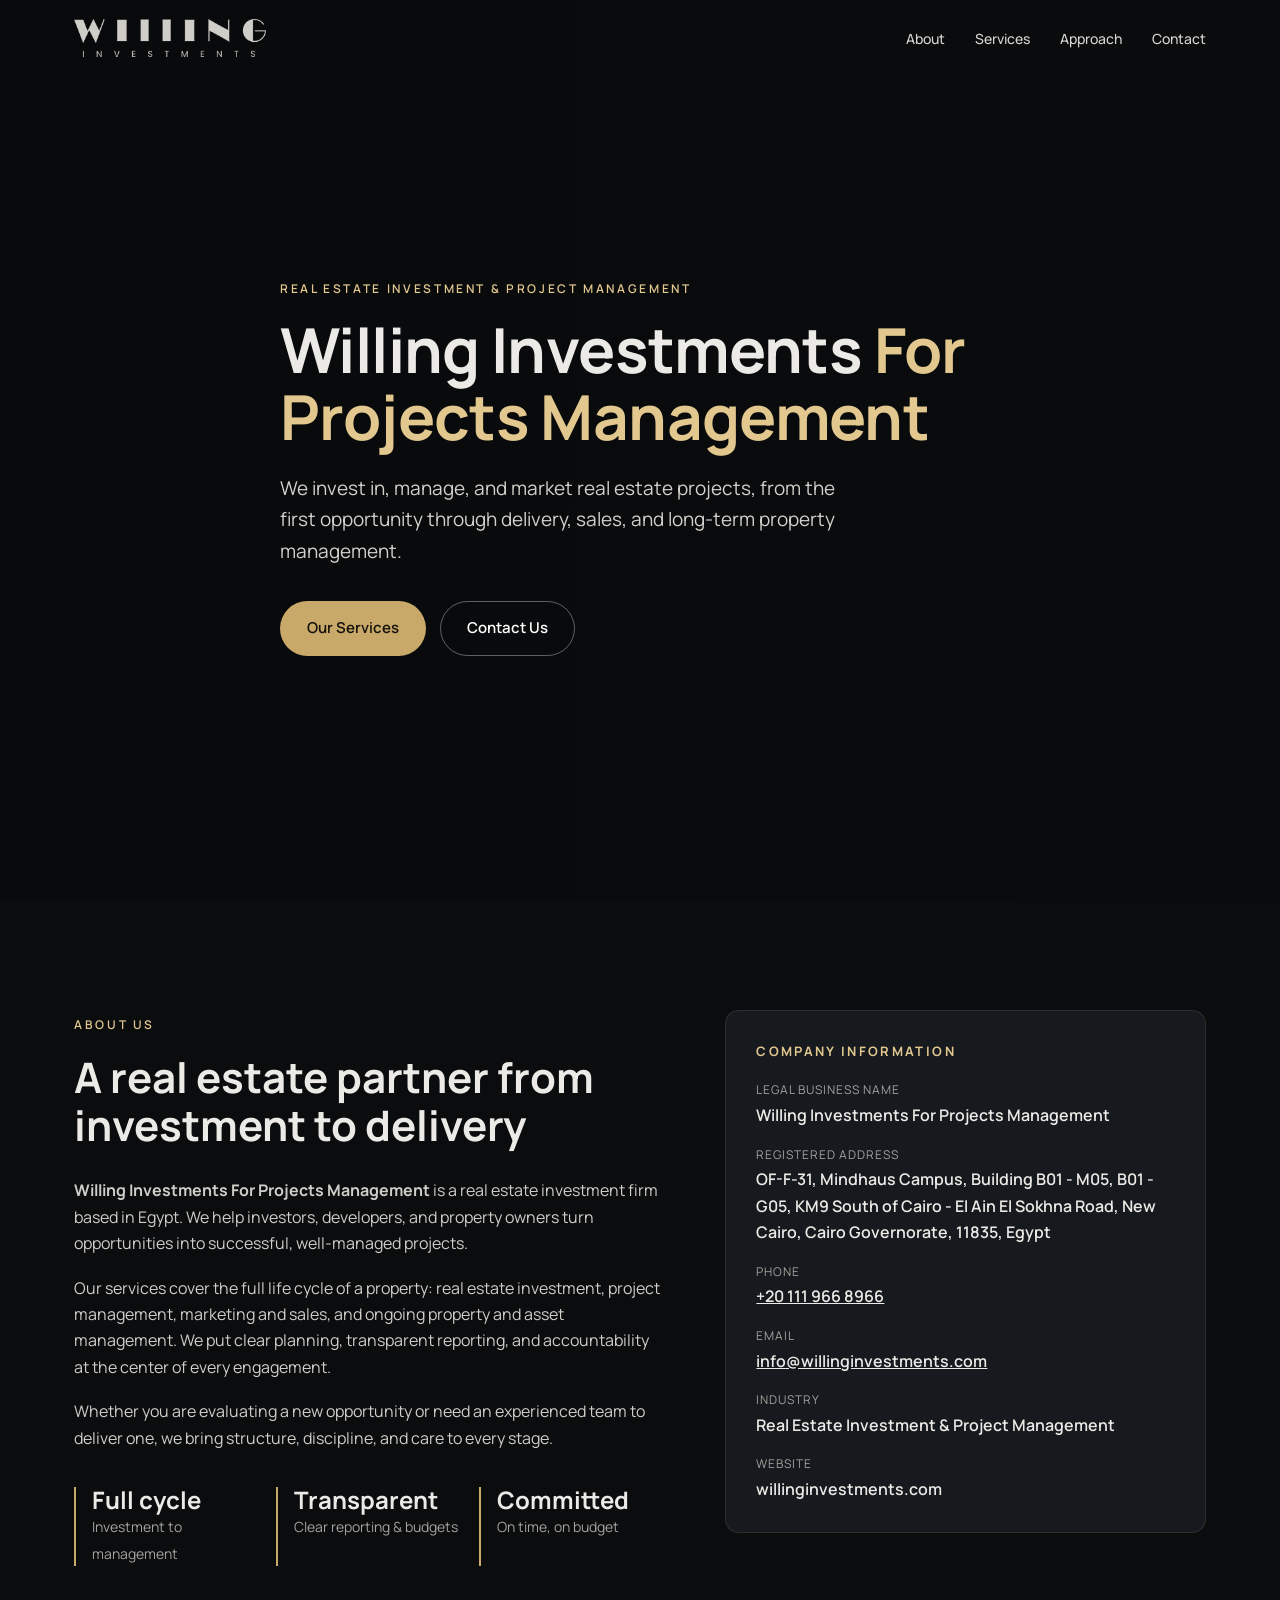
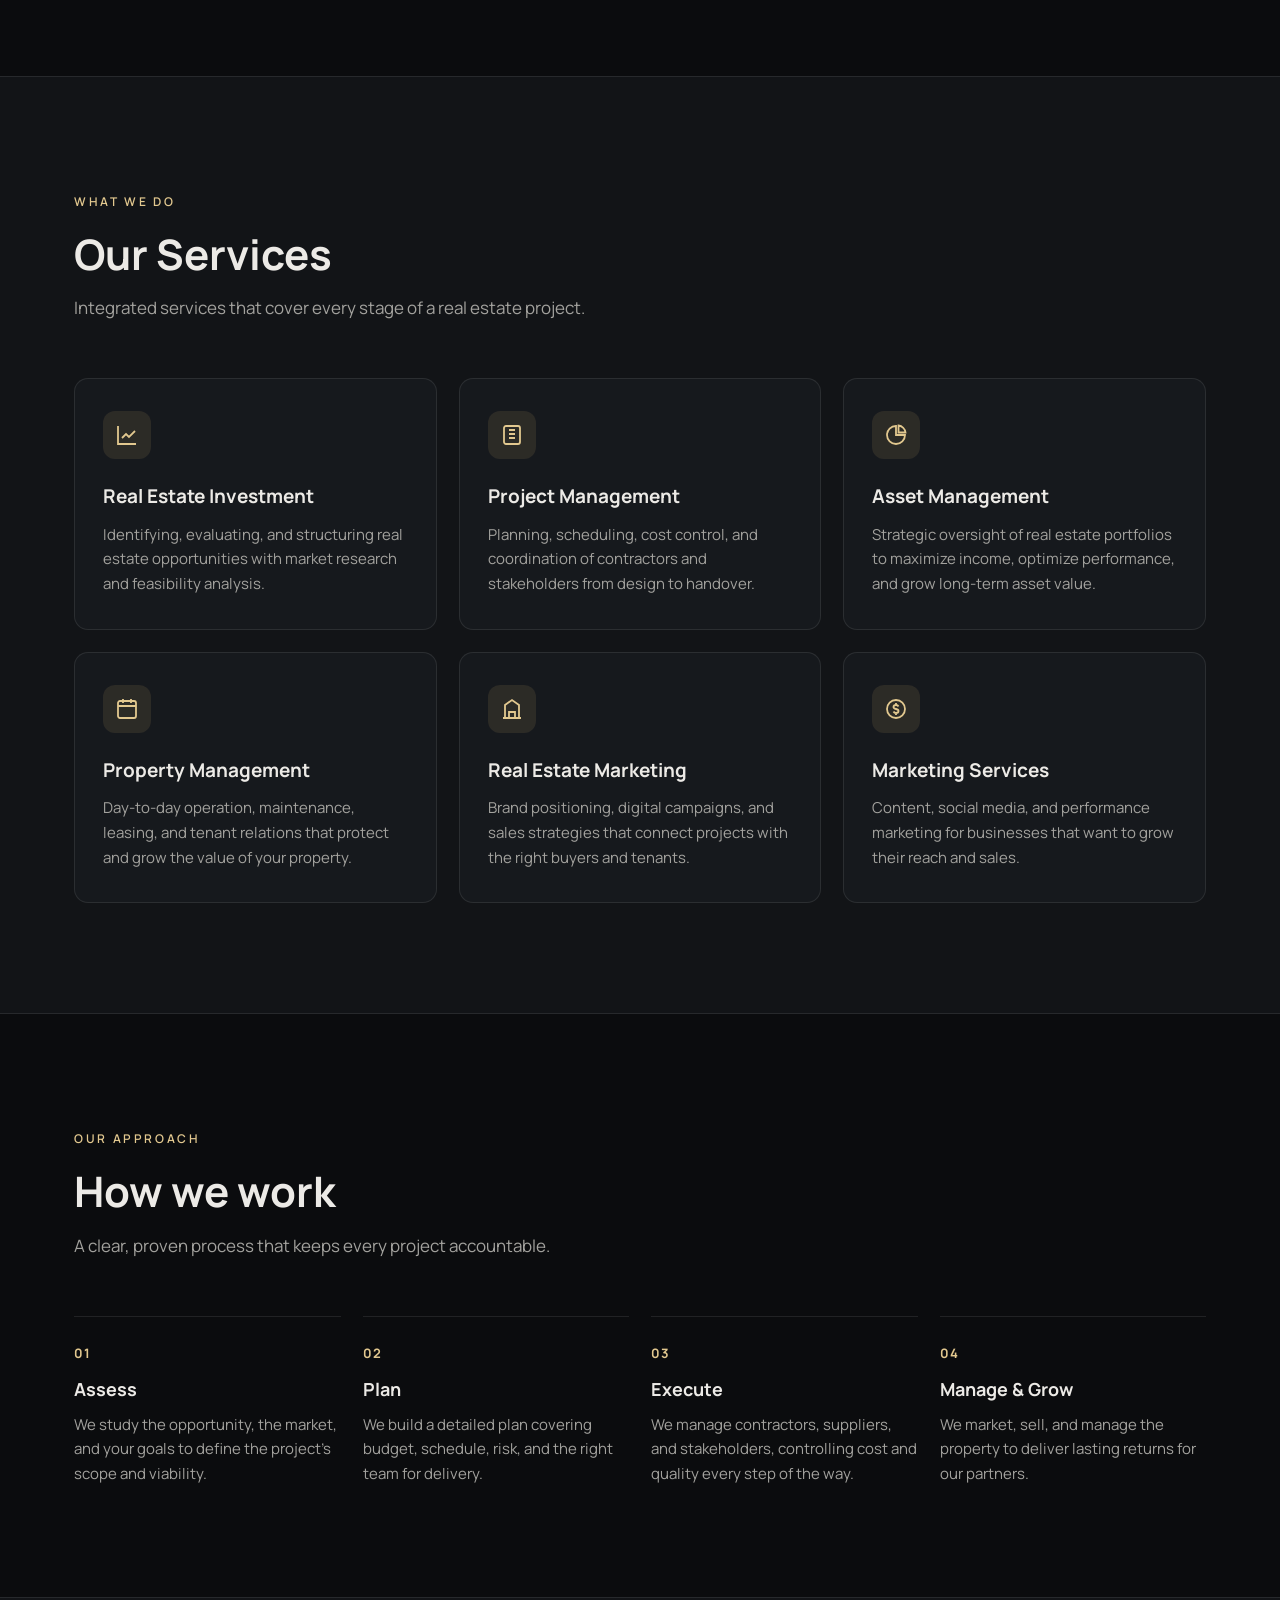
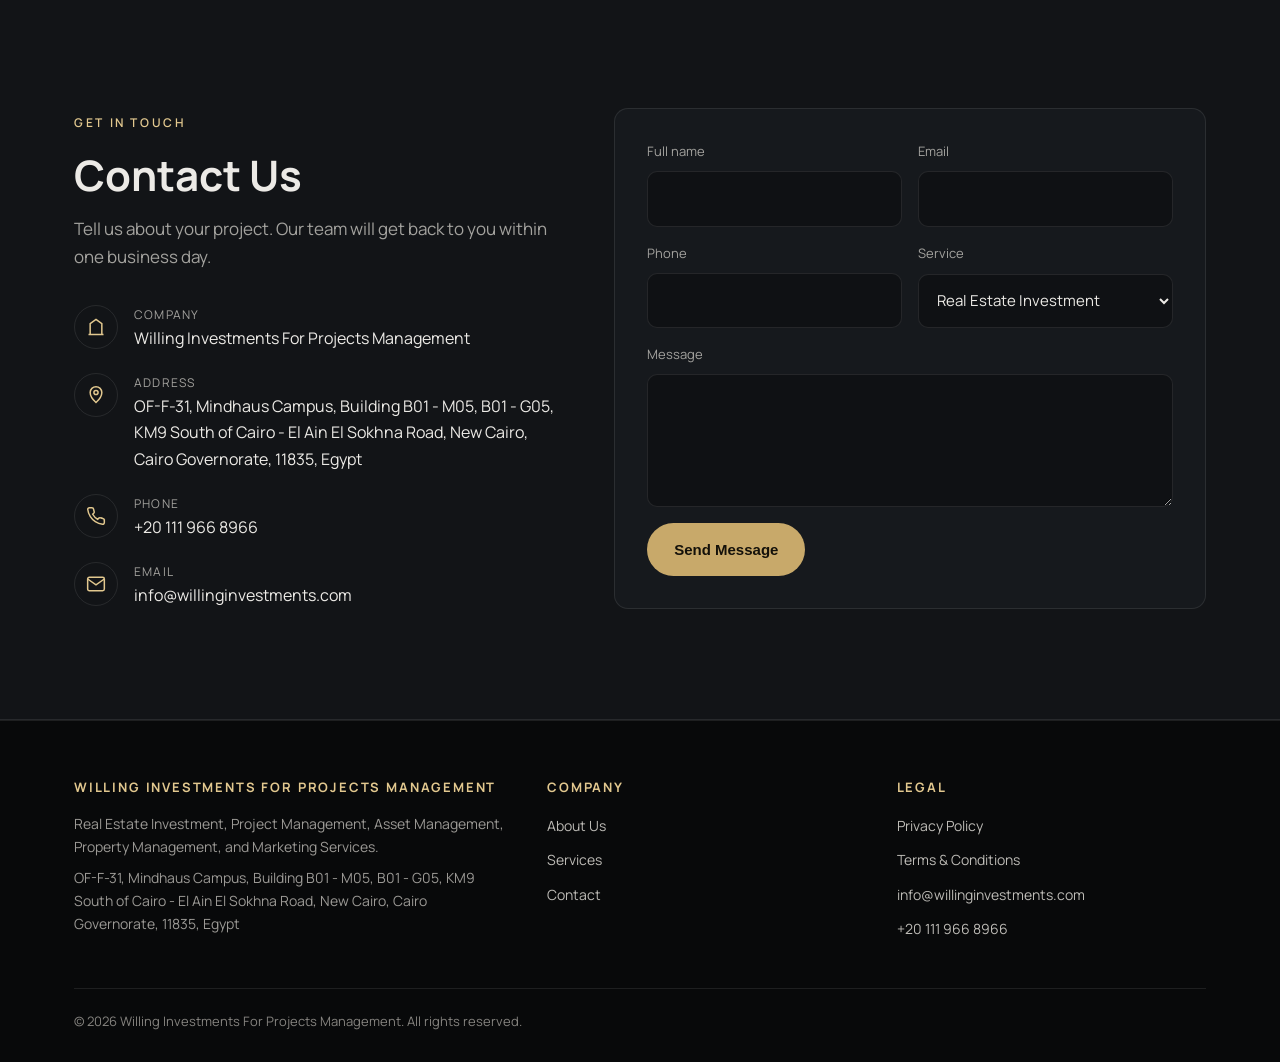
==== commit 7c670366: "Add files via upload" ====
--- a/index.html
+++ b/index.html
@@ -52,7 +52,7 @@
       "telephone": "+201119668966",
       "address": {
         "@type": "PostalAddress",
-        "streetAddress": "Office OF-F-31, Mindhaus Campus, Building B01 - M05, B01 - G05, KM 9 South of Cairo - El Ain El Sokhna Road",
+        "streetAddress": "OF-F-31, Mindhaus Campus, Building B01 - M05, B01 - G05, KM9 South of Cairo - El Ain El Sokhna Road",
         "addressLocality": "New Cairo",
         "addressRegion": "Cairo Governorate",
         "postalCode": "11835",
@@ -141,8 +141,8 @@
         <h3>Company Information</h3>
         <dl>
           <div><dt>Legal Business Name</dt><dd>Willing Investments For Projects Management</dd></div>
-          <div><dt>Registered Address</dt><dd>Office OF-F-31, Mindhaus Campus, Building B01 - M05, B01 - G05, KM 9 South of Cairo - El Ain El Sokhna Road, New Cairo, Cairo Governorate, 11835, Egypt</dd></div>
-          <div><dt>Phone</dt><dd><a href="tel:+201119668966">+20 111 966 8 966</a></dd></div>
+          <div><dt>Registered Address</dt><dd>OF-F-31, Mindhaus Campus, Building B01 - M05, B01 - G05, KM9 South of Cairo - El Ain El Sokhna Road, New Cairo, Cairo Governorate, 11835, Egypt</dd></div>
+          <div><dt>Phone</dt><dd><a href="tel:+201119668966">+20 111 966 8966</a></dd></div>
           <div><dt>Email</dt><dd><a href="mailto:info@willinginvestments.com">info@willinginvestments.com</a></dd></div>
           <div><dt>Industry</dt><dd>Real Estate Investment &amp; Project Management</dd></div>
           <div><dt>Website</dt><dd>willinginvestments.com</dd></div>
@@ -227,11 +227,11 @@
           </li>
           <li>
             <span class="icon"><svg width="20" height="20" fill="none" stroke="currentColor" stroke-width="1.8" viewBox="0 0 24 24"><path d="M12 21s-7-6.2-7-12a7 7 0 0 1 14 0c0 5.8-7 12-7 12Z"/><circle cx="12" cy="9" r="2.5"/></svg></span>
-            <div><small>Address</small>Office OF-F-31, Mindhaus Campus, Building B01 - M05, B01 - G05, KM 9 South of Cairo - El Ain El Sokhna Road, New Cairo, Cairo Governorate, 11835, Egypt</div>
+            <div><small>Address</small>OF-F-31, Mindhaus Campus, Building B01 - M05, B01 - G05, KM9 South of Cairo - El Ain El Sokhna Road, New Cairo, Cairo Governorate, 11835, Egypt</div>
           </li>
           <li>
             <span class="icon"><svg width="20" height="20" fill="none" stroke="currentColor" stroke-width="1.8" viewBox="0 0 24 24"><path d="M22 16.9v3a2 2 0 0 1-2.2 2 19.8 19.8 0 0 1-8.6-3.1 19.5 19.5 0 0 1-6-6A19.8 19.8 0 0 1 2.1 4.2 2 2 0 0 1 4.1 2h3a2 2 0 0 1 2 1.7c.1 1 .4 1.9.7 2.8a2 2 0 0 1-.5 2.1L8 9.9a16 16 0 0 0 6 6l1.3-1.3a2 2 0 0 1 2.1-.4c.9.3 1.8.6 2.8.7a2 2 0 0 1 1.7 2Z"/></svg></span>
-            <div><small>Phone</small><a href="tel:+201119668966">+20 111 966 8 966</a></div>
+            <div><small>Phone</small><a href="tel:+201119668966">+20 111 966 8966</a></div>
           </li>
           <li>
             <span class="icon"><svg width="20" height="20" fill="none" stroke="currentColor" stroke-width="1.8" viewBox="0 0 24 24"><rect x="2" y="4" width="20" height="16" rx="2"/><path d="m22 6-10 7L2 6"/></svg></span>
@@ -271,8 +271,8 @@
     <div class="footer-grid">
       <div>
         <h4>Willing Investments For Projects Management</h4>
-        <p>Real estate investment, project management, asset management, property management, and marketing.</p>
-        <p>Office OF-F-31, Mindhaus Campus, Building B01 - M05, B01 - G05, KM 9 South of Cairo - El Ain El Sokhna Road, New Cairo, Cairo Governorate, 11835, Egypt</p>
+        <p>Real Estate Investment, Project Management, Asset Management, Property Management, and Marketing Services.</p>
+        <p>OF-F-31, Mindhaus Campus, Building B01 - M05, B01 - G05, KM9 South of Cairo - El Ain El Sokhna Road, New Cairo, Cairo Governorate, 11835, Egypt</p>
       </div>
       <div>
         <h4>Company</h4>
@@ -288,7 +288,7 @@
           <li><a href="privacy-policy.html">Privacy Policy</a></li>
           <li><a href="terms.html">Terms &amp; Conditions</a></li>
           <li><a href="mailto:info@willinginvestments.com">info@willinginvestments.com</a></li>
-          <li><a href="tel:+201119668966">+20 111 966 8 966</a></li>
+          <li><a href="tel:+201119668966">+20 111 966 8966</a></li>
         </ul>
       </div>
     </div>
